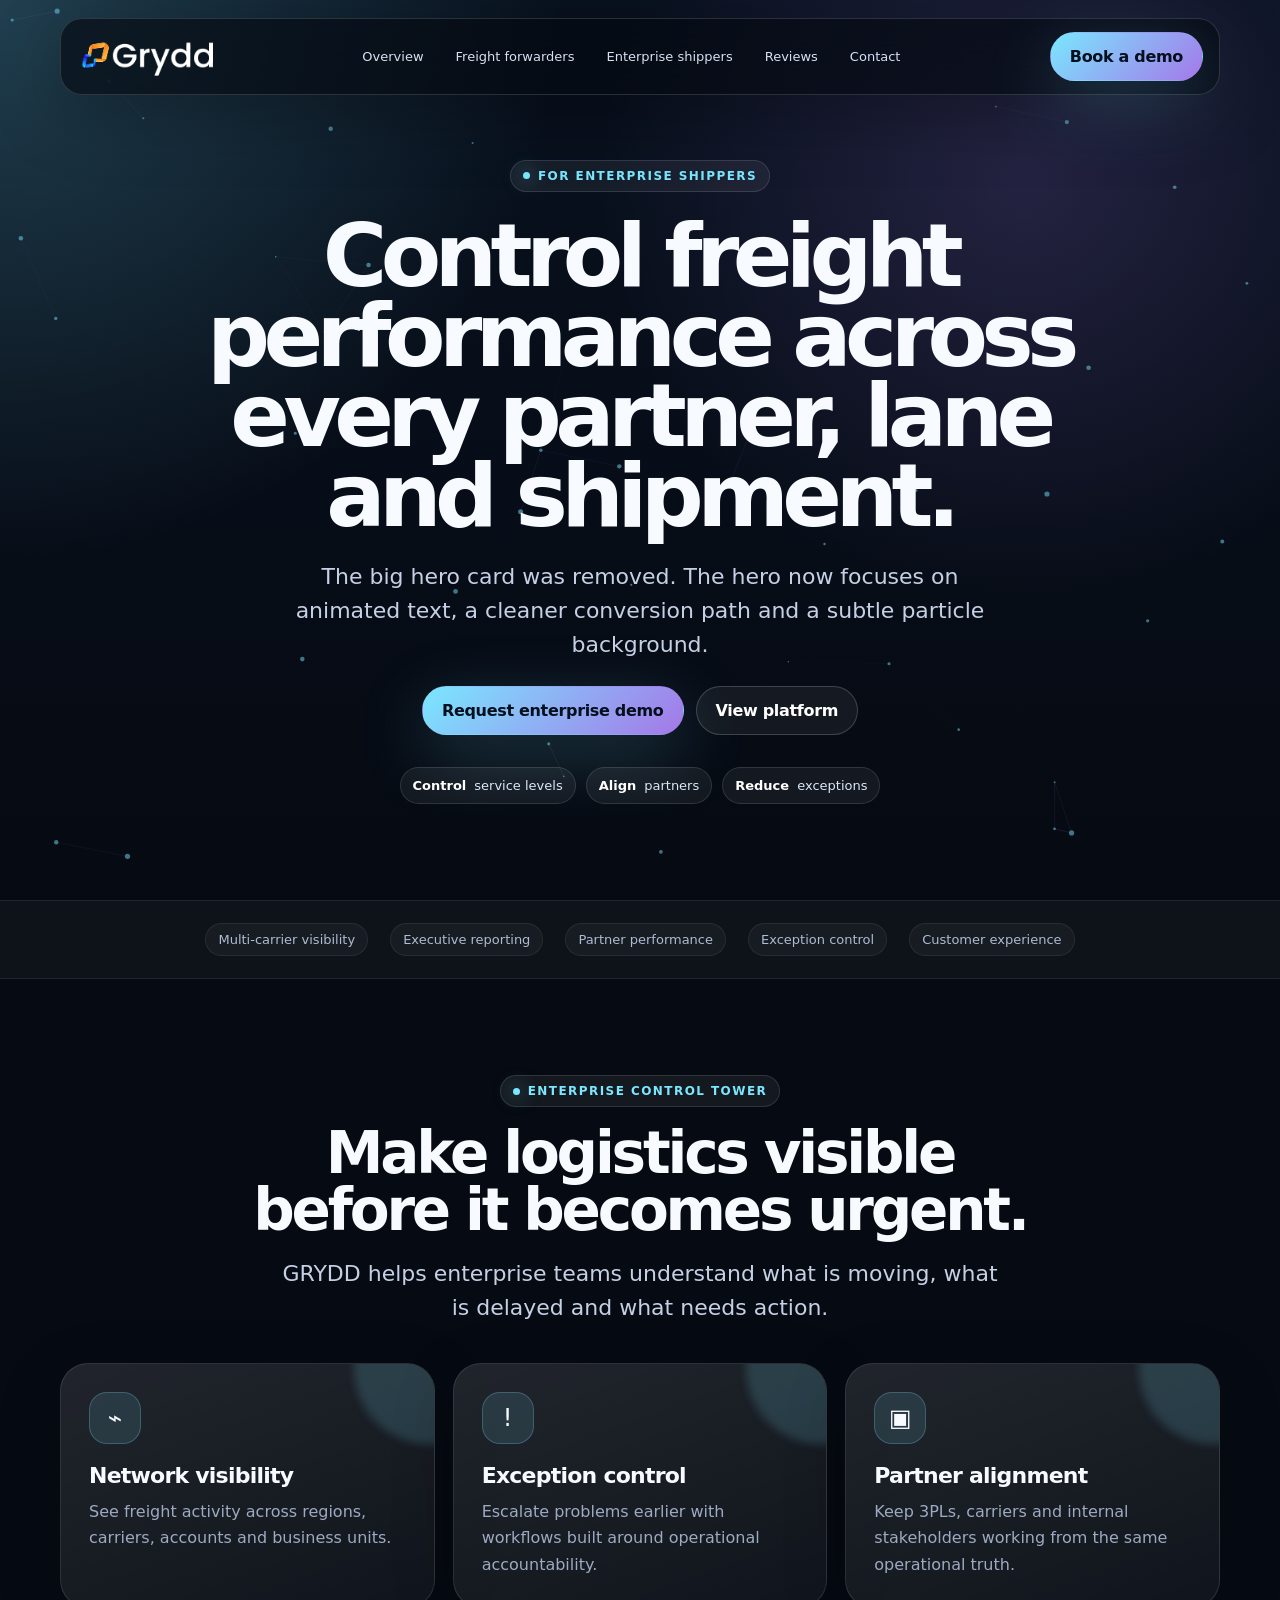
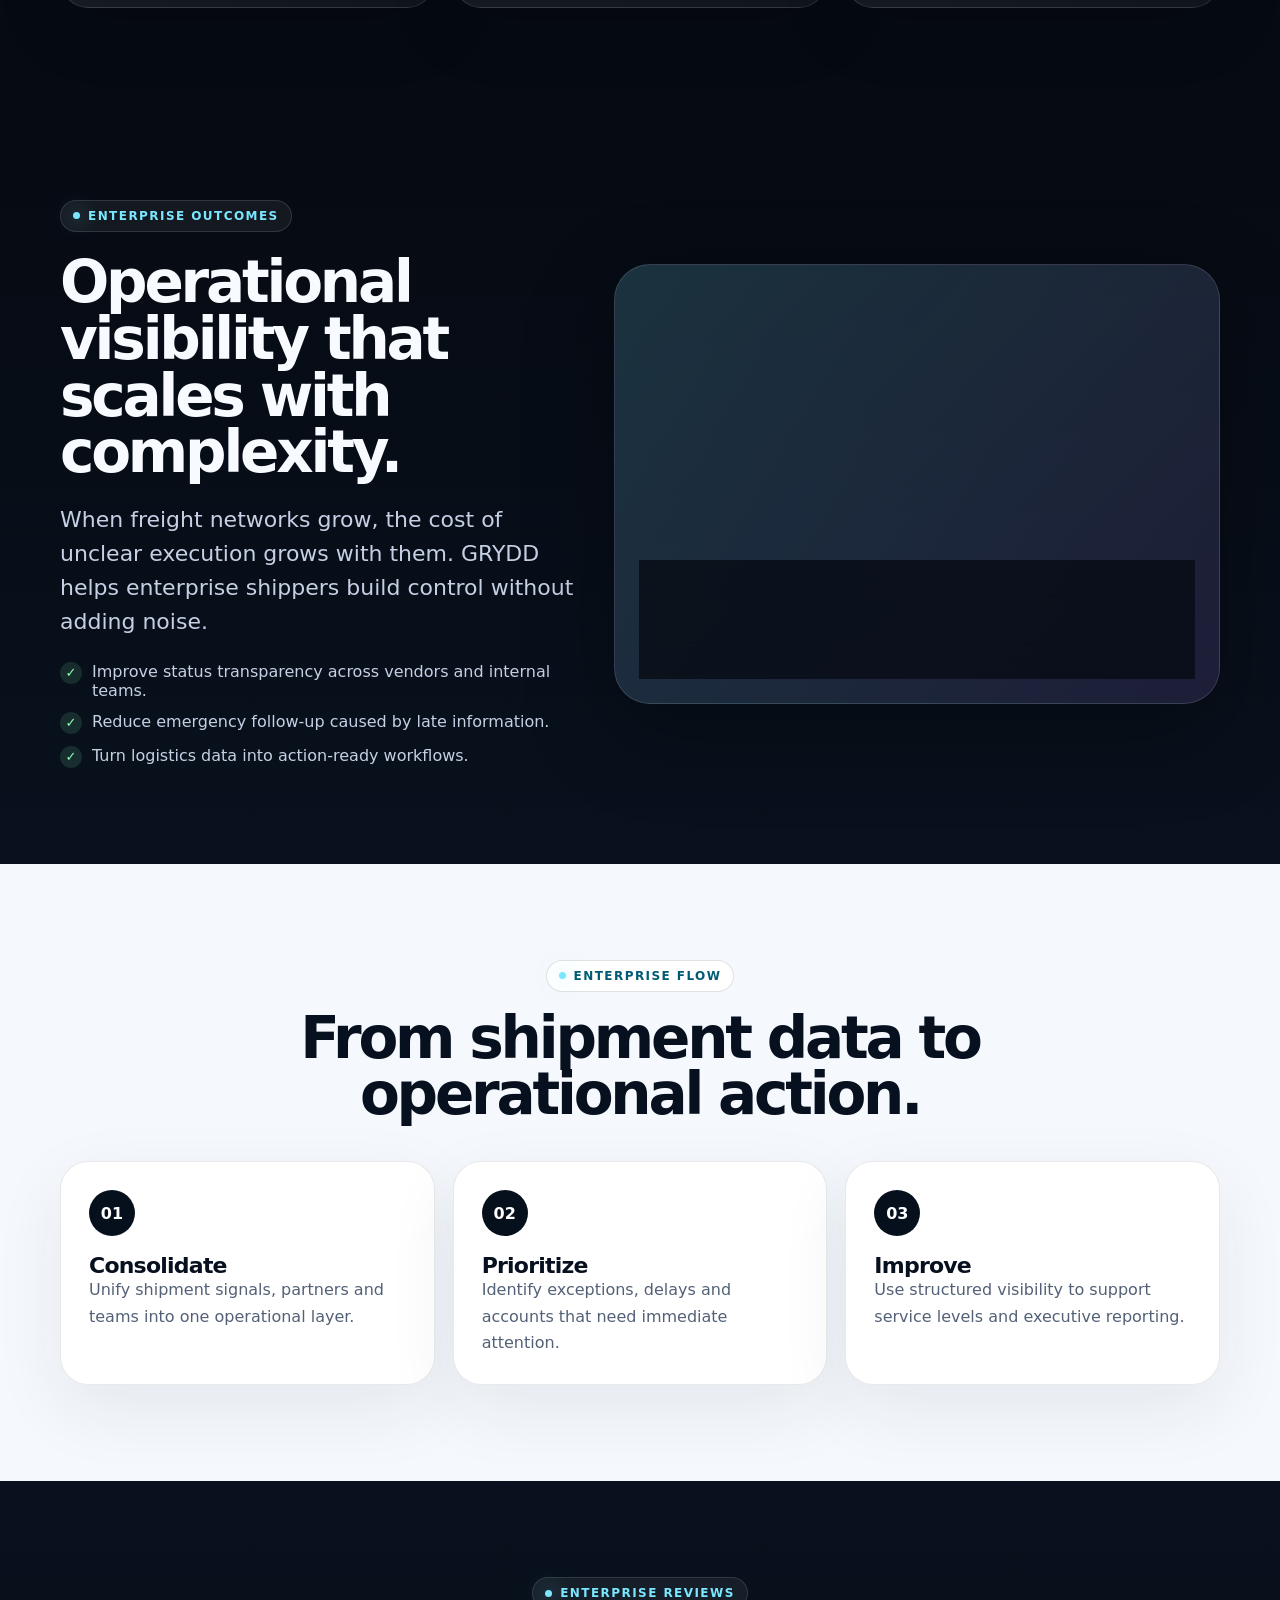
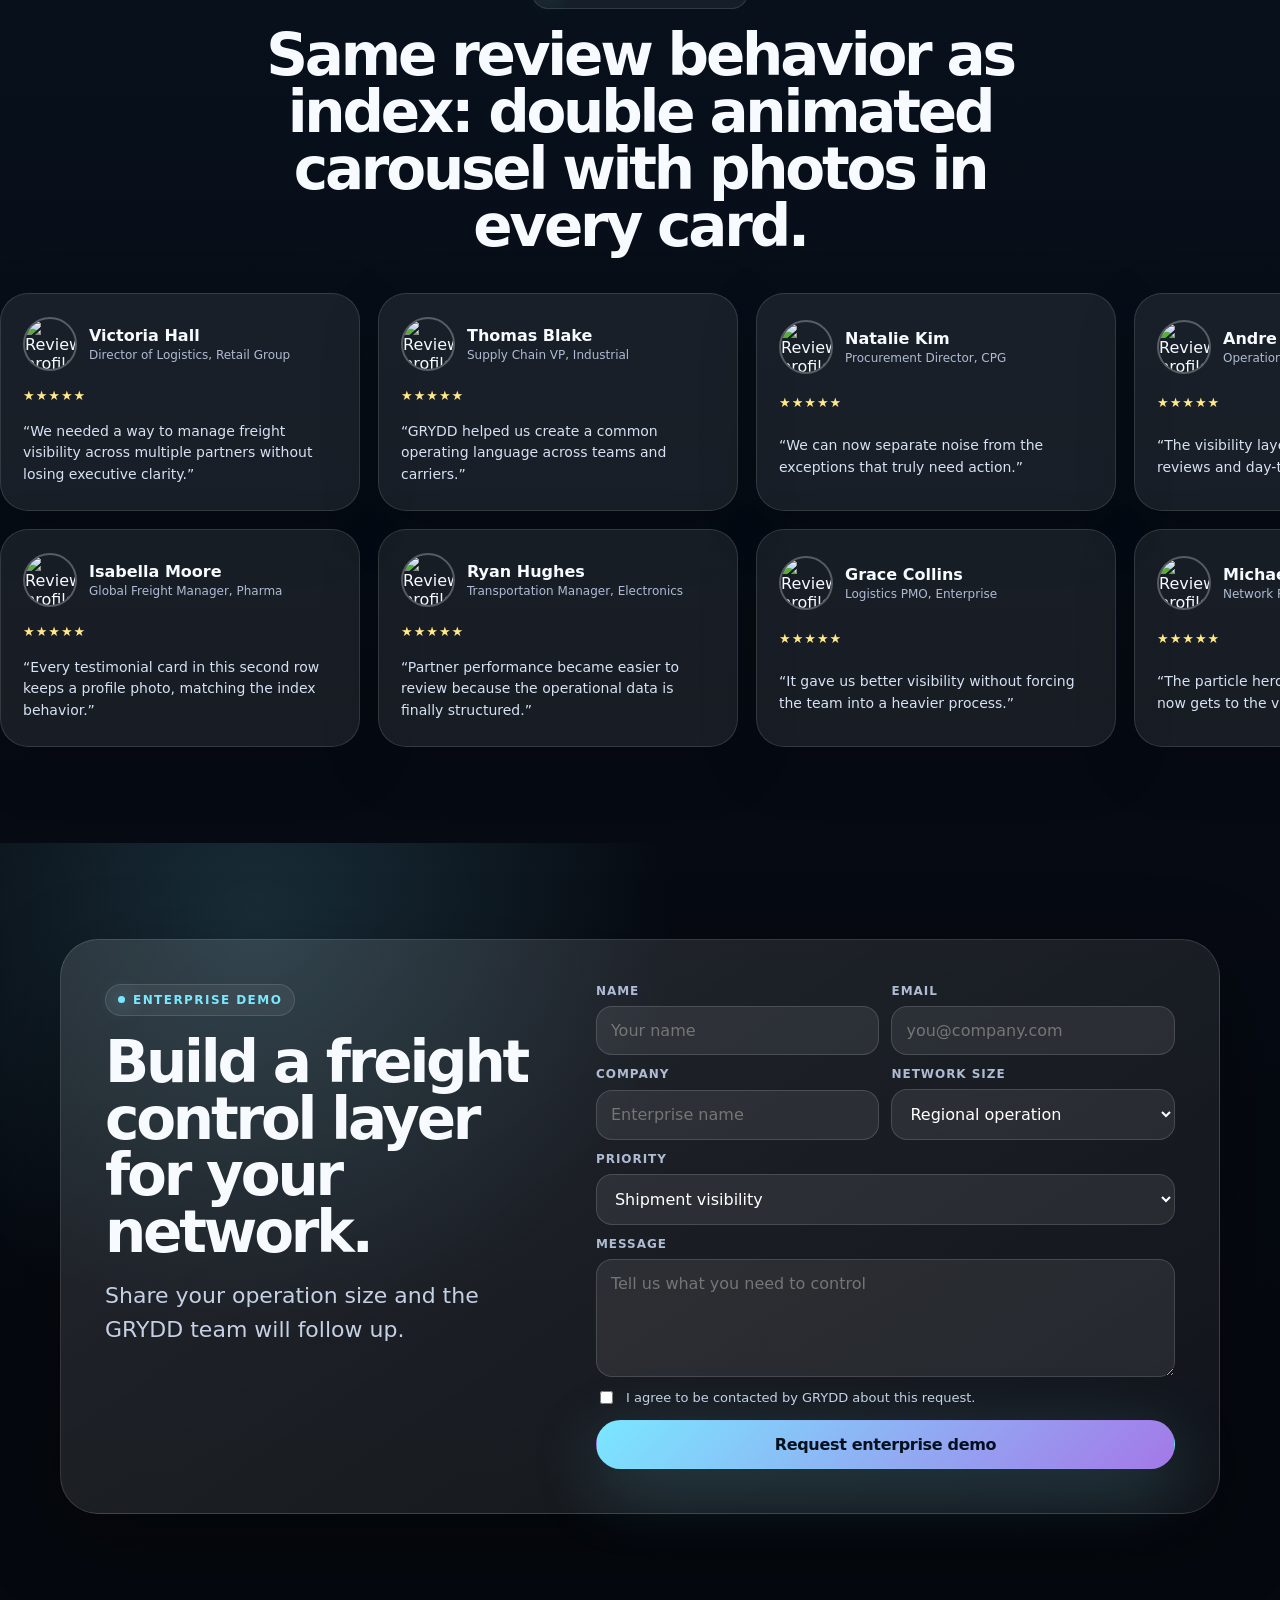
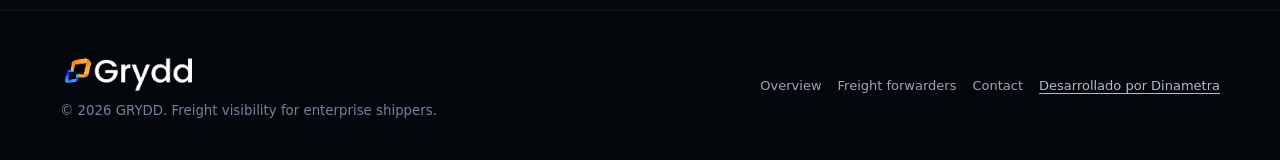
==== enterprise-shippers.html @ 193bce6f "first commit" ====
<!doctype html>
<html lang="en">
<head>
  <meta charset="utf-8">
  <meta name="viewport" content="width=device-width, initial-scale=1">
  <title>GRYDD | Enterprise Shippers</title>
  <meta name="description" content="GRYDD helps enterprise shippers control freight visibility, partners, exceptions and service levels from one connected logistics platform.">
  <link rel="icon" href="assets/favicon.png" type="image/png">
  <link rel="apple-touch-icon" href="assets/favicon.png">
  <link rel="stylesheet" href="styles.css">
</head>
<body>
  <header class="site-header">
    <nav class="nav" aria-label="Main navigation">
      <a class="logo" href="index.html" aria-label="GRYDD home"><img src="assets/logo-grydd-white.png" alt="GRYDD"></a>
      <div class="nav-links">
        <a href="index.html">Overview</a>
        <a href="freight-forwarders.html">Freight forwarders</a>
        <a href="enterprise-shippers.html">Enterprise shippers</a>
        <a href="#reviews">Reviews</a>
        <a href="#contact">Contact</a>
      </div>
      <div class="nav-cta"><a class="btn btn-primary" href="#contact">Book a demo</a></div>
      <button class="menu-toggle" aria-label="Open menu">☰</button>
    </nav>
  </header>

  <main>
    <section class="hero hero-enterprise">
      <canvas class="particles-canvas" data-particles aria-hidden="true"></canvas>
      <div class="container hero-grid">
        <div class="hero-copy">
          <span class="eyebrow text-reveal">For enterprise shippers</span>
          <h1 class="text-reveal">Control freight performance across every partner, lane and shipment.</h1>
          <p class="lead text-reveal">The big hero card was removed. The hero now focuses on animated text, a cleaner conversion path and a subtle particle background.</p>
          <div class="hero-actions text-reveal">
            <a class="btn btn-primary" href="#contact">Request enterprise demo</a>
            <a class="btn btn-ghost" href="#platform">View platform</a>
          </div>
          <div class="hero-meta text-reveal">
            <span class="pill"><b>Control</b> service levels</span>
            <span class="pill"><b>Align</b> partners</span>
            <span class="pill"><b>Reduce</b> exceptions</span>
          </div>
        </div>
      </div>
    </section>

    <section class="logo-strip">
      <div class="container strip">
        <span>Multi-carrier visibility</span><span>Executive reporting</span><span>Partner performance</span><span>Exception control</span><span>Customer experience</span>
      </div>
    </section>

    <section class="section" id="platform">
      <div class="container">
        <div class="section-head center reveal">
          <span class="eyebrow">Enterprise control tower</span>
          <h2>Make logistics visible before it becomes urgent.</h2>
          <p class="lead">GRYDD helps enterprise teams understand what is moving, what is delayed and what needs action.</p>
        </div>
        <div class="grid-3">
          <article class="feature-card reveal"><div class="icon">⌁</div><h3>Network visibility</h3><p class="muted">See freight activity across regions, carriers, accounts and business units.</p></article>
          <article class="feature-card reveal"><div class="icon">!</div><h3>Exception control</h3><p class="muted">Escalate problems earlier with workflows built around operational accountability.</p></article>
          <article class="feature-card reveal"><div class="icon">▣</div><h3>Partner alignment</h3><p class="muted">Keep 3PLs, carriers and internal stakeholders working from the same operational truth.</p></article>
        </div>
      </div>
    </section>

    <section class="section about" id="about">
      <div class="container about-grid">
        <div class="about-copy reveal">
          <span class="eyebrow">Enterprise outcomes</span>
          <h2>Operational visibility that scales with complexity.</h2>
          <p class="lead">When freight networks grow, the cost of unclear execution grows with them. GRYDD helps enterprise shippers build control without adding noise.</p>
          <ul class="check-list">
            <li>Improve status transparency across vendors and internal teams.</li>
            <li>Reduce emergency follow-up caused by late information.</li>
            <li>Turn logistics data into action-ready workflows.</li>
          </ul>
        </div>
        <div class="about-visual reveal">
          <div class="visual-card">
            <div><b>30%</b><span>fewer blind spots</span></div>
            <div><b>24/7</b><span>network view</span></div>
            <div><b>1</b><span>control layer</span></div>
          </div>
        </div>
      </div>
    </section>

    <section class="section process">
      <div class="container">
        <div class="section-head center reveal">
          <span class="eyebrow">Enterprise flow</span>
          <h2>From shipment data to operational action.</h2>
        </div>
        <div class="grid-3">
          <article class="process-card reveal"><div class="step">01</div><h3>Consolidate</h3><p class="muted">Unify shipment signals, partners and teams into one operational layer.</p></article>
          <article class="process-card reveal"><div class="step">02</div><h3>Prioritize</h3><p class="muted">Identify exceptions, delays and accounts that need immediate attention.</p></article>
          <article class="process-card reveal"><div class="step">03</div><h3>Improve</h3><p class="muted">Use structured visibility to support service levels and executive reporting.</p></article>
        </div>
      </div>
    </section>

    <section class="section reviews" id="reviews">
      <div class="container">
        <div class="section-head center reveal">
          <span class="eyebrow">Enterprise reviews</span>
          <h2>Same review behavior as index: double animated carousel with photos in every card.</h2>
        </div>
      </div>
      <div class="review-marquee" aria-label="Enterprise shipper reviews carousel">
        <div class="review-track" data-duplicate-track>
          <article class="review-card"><div class="review-head"><img src="https://images.unsplash.com/photo-1567532939604-b6b5b0db2604?auto=format&fit=crop&w=180&q=80" alt="Review profile photo"><div><b>Victoria Hall</b><span>Director of Logistics, Retail Group</span></div></div><div class="stars">★★★★★</div><p>“We needed a way to manage freight visibility across multiple partners without losing executive clarity.”</p></article>
          <article class="review-card"><div class="review-head"><img src="https://images.unsplash.com/photo-1506794778202-cad84cf45f1d?auto=format&fit=crop&w=180&q=80" alt="Review profile photo"><div><b>Thomas Blake</b><span>Supply Chain VP, Industrial</span></div></div><div class="stars">★★★★★</div><p>“GRYDD helped us create a common operating language across teams and carriers.”</p></article>
          <article class="review-card"><div class="review-head"><img src="https://images.unsplash.com/photo-1573497019940-1c28c88b4f3e?auto=format&fit=crop&w=180&q=80" alt="Review profile photo"><div><b>Natalie Kim</b><span>Procurement Director, CPG</span></div></div><div class="stars">★★★★★</div><p>“We can now separate noise from the exceptions that truly need action.”</p></article>
          <article class="review-card"><div class="review-head"><img src="https://images.unsplash.com/photo-1547425260-76bcadfb4f2c?auto=format&fit=crop&w=180&q=80" alt="Review profile photo"><div><b>Andre Wilson</b><span>Operations Lead, Automotive</span></div></div><div class="stars">★★★★★</div><p>“The visibility layer improved our weekly reviews and day-to-day escalation process.”</p></article>
        </div>
        <div class="review-track reverse" data-duplicate-track>
          <article class="review-card"><div class="review-head"><img src="https://images.unsplash.com/photo-1524504388940-b1c1722653e1?auto=format&fit=crop&w=180&q=80" alt="Review profile photo"><div><b>Isabella Moore</b><span>Global Freight Manager, Pharma</span></div></div><div class="stars">★★★★★</div><p>“Every testimonial card in this second row keeps a profile photo, matching the index behavior.”</p></article>
          <article class="review-card"><div class="review-head"><img src="https://images.unsplash.com/photo-1530268729831-4b0b9e170218?auto=format&fit=crop&w=180&q=80" alt="Review profile photo"><div><b>Ryan Hughes</b><span>Transportation Manager, Electronics</span></div></div><div class="stars">★★★★★</div><p>“Partner performance became easier to review because the operational data is finally structured.”</p></article>
          <article class="review-card"><div class="review-head"><img src="https://images.unsplash.com/photo-1551836022-d5d88e9218df?auto=format&fit=crop&w=180&q=80" alt="Review profile photo"><div><b>Grace Collins</b><span>Logistics PMO, Enterprise</span></div></div><div class="stars">★★★★★</div><p>“It gave us better visibility without forcing the team into a heavier process.”</p></article>
          <article class="review-card"><div class="review-head"><img src="https://images.unsplash.com/photo-1599566150163-29194dcaad36?auto=format&fit=crop&w=180&q=80" alt="Review profile photo"><div><b>Michael Stone</b><span>Network Planning, Retail</span></div></div><div class="stars">★★★★★</div><p>“The particle hero feels lighter and the page now gets to the value proposition faster.”</p></article>
        </div>
      </div>
    </section>

    <section class="section cta" id="contact">
      <div class="container cta-panel reveal">
        <div class="section-head">
          <span class="eyebrow">Enterprise demo</span>
          <h2>Build a freight control layer for your network.</h2>
          <p class="lead">Share your operation size and the GRYDD team will follow up.</p>
        </div>
        <form class="form" data-lead-form>
          <div class="form-grid"><div class="field"><label>Name</label><input name="name" placeholder="Your name" required></div><div class="field"><label>Email</label><input type="email" name="email" placeholder="you@company.com" required></div></div>
          <div class="form-grid"><div class="field"><label>Company</label><input name="company" placeholder="Enterprise name"></div><div class="field"><label>Network size</label><select name="network"><option>Regional operation</option><option>National operation</option><option>Global operation</option></select></div></div>
          <div class="field"><label>Priority</label><select name="priority"><option>Shipment visibility</option><option>Carrier performance</option><option>Exception control</option><option>Executive reporting</option></select></div>
          <div class="field"><label>Message</label><textarea name="message" placeholder="Tell us what you need to control"></textarea></div>
          <label class="checkbox"><input type="checkbox" required> I agree to be contacted by GRYDD about this request.</label>
          <button class="btn btn-primary full" type="submit">Request enterprise demo</button>
        </form>
      </div>
    </section>
  </main>

  <footer class="footer">
    <div class="container footer-grid">
      <div><img src="assets/logo-grydd-white.png" alt="GRYDD"><small>© 2026 GRYDD. Freight visibility for enterprise shippers.</small></div>
      <div class="footer-links"><a href="index.html">Overview</a><a href="freight-forwarders.html">Freight forwarders</a><a href="#contact">Contact</a><a class="developed" href="https://dinametra.com" target="_blank" rel="noreferrer">Desarrollado por Dinametra</a></div>
    </div>
  </footer>
  <script src="script.js"></script>
</body>
</html>
---- styles.css ----
:root{
  --bg:#060A12;
  --bg-2:#0B1220;
  --ink:#07101f;
  --text:#F7FAFF;
  --muted:#9DAAC2;
  --soft:#EAF0F8;
  --line:rgba(255,255,255,.12);
  --card:rgba(255,255,255,.08);
  --card-strong:rgba(255,255,255,.12);
  --accent:#7AE7FF;
  --accent-2:#A478E8;
  --green:#8DFFB5;
  --shadow:0 28px 90px rgba(0,0,0,.32);
  --radius:28px;
  --container:min(1160px, calc(100% - 40px));
}

*{box-sizing:border-box}
html{scroll-behavior:smooth}
body{
  margin:0;
  font-family:Inter, ui-sans-serif, system-ui, -apple-system, BlinkMacSystemFont, "Segoe UI", sans-serif;
  background:var(--bg);
  color:var(--text);
  overflow-x:hidden;
}
body::selection{background:var(--accent);color:#001018}
a{color:inherit;text-decoration:none}
img{max-width:100%;display:block}
button,input,textarea,select{font:inherit}

.container{width:var(--container);margin-inline:auto}
.section{padding:96px 0;position:relative}
.eyebrow{
  display:inline-flex;
  align-items:center;
  gap:8px;
  width:max-content;
  padding:8px 12px;
  border:1px solid var(--line);
  border-radius:999px;
  color:var(--accent);
  background:rgba(255,255,255,.06);
  font-size:12px;
  font-weight:800;
  text-transform:uppercase;
  letter-spacing:.12em;
}
.eyebrow::before{content:"";width:7px;height:7px;border-radius:50%;background:var(--accent);box-shadow:0 0 20px var(--accent)}
h1,h2,h3,p{margin:0}
h1{font-size:clamp(44px, 8vw, 88px);line-height:.91;letter-spacing:-.075em;max-width:920px}
h2{font-size:clamp(34px, 5vw, 58px);line-height:.98;letter-spacing:-.055em;max-width:780px}
h3{font-size:22px;line-height:1.05;letter-spacing:-.035em}.lead{font-size:clamp(18px,2.2vw,22px);line-height:1.55;color:#C6D0E4;max-width:720px}.muted{color:var(--muted);line-height:1.65}.gradient-text{background:linear-gradient(120deg,var(--accent),#fff,var(--accent-2));-webkit-background-clip:text;background-clip:text;color:transparent}.section-head{display:grid;gap:18px;margin-bottom:38px}.section-head.center{text-align:center;justify-items:center;margin-inline:auto}.section-head.center .lead{margin-inline:auto}

.site-header{
  position:fixed;
  inset:18px 0 auto 0;
  z-index:80;
  pointer-events:none;
}
.nav{
  pointer-events:auto;
  width:var(--container);
  margin-inline:auto;
  display:flex;
  align-items:center;
  justify-content:space-between;
  gap:20px;
  padding:13px 16px;
  border:1px solid rgba(255,255,255,.14);
  border-radius:22px;
  background:rgba(6,10,18,.66);
  box-shadow:0 18px 70px rgba(0,0,0,.28);
  backdrop-filter:blur(18px);
}
.logo{display:flex;align-items:center;gap:10px;min-width:130px}.logo img{width:136px;height:auto}.nav-links{display:flex;align-items:center;gap:8px}.nav-links a{font-size:13px;color:#D8E1F2;padding:10px 12px;border-radius:999px}.nav-links a:hover{background:rgba(255,255,255,.09);color:#fff}.nav-cta{display:flex;align-items:center;gap:10px}.menu-toggle{display:none;background:transparent;border:0;color:#fff;font-size:26px;cursor:pointer}

.btn{display:inline-flex;align-items:center;justify-content:center;gap:10px;min-height:48px;padding:14px 19px;border:1px solid transparent;border-radius:999px;font-weight:850;letter-spacing:-.02em;cursor:pointer;transition:transform .2s ease, border .2s ease, background .2s ease}.btn:hover{transform:translateY(-2px)}.btn-primary{background:linear-gradient(135deg,var(--accent),var(--accent-2));color:#04101d;box-shadow:0 20px 70px rgba(122,231,255,.22)}.btn-ghost{border-color:rgba(255,255,255,.18);background:rgba(255,255,255,.06);color:#fff}.btn-dark{background:#06101d;color:#fff}.btn.full{width:100%}

.hero{min-height:100vh;display:grid;align-items:center;padding:150px 0 86px;background:radial-gradient(circle at top left, rgba(122,231,255,.22), transparent 36%), radial-gradient(circle at 80% 20%, rgba(164,120,232,.18), transparent 34%), linear-gradient(180deg,#08111f,#060A12)}.hero .container{position:relative;z-index:2}.hero-grid{display:grid;grid-template-columns:1.02fr .78fr;gap:44px;align-items:center}.hero-copy{display:grid;gap:24px}.hero-actions{display:flex;flex-wrap:wrap;gap:12px}.hero-meta{display:flex;flex-wrap:wrap;gap:10px;margin-top:8px}.pill{display:inline-flex;align-items:center;gap:8px;padding:10px 12px;border:1px solid var(--line);border-radius:999px;background:rgba(255,255,255,.06);font-size:13px;color:#DCE7FA}.pill b{color:#fff}.hero-visual{position:relative;min-height:530px}.orbit-card{position:absolute;inset:auto 0 0 auto;width:min(520px,100%);padding:22px;border:1px solid var(--line);border-radius:34px;background:linear-gradient(150deg,rgba(255,255,255,.15),rgba(255,255,255,.06));backdrop-filter:blur(24px);box-shadow:var(--shadow);overflow:hidden}.hero-dashboard{display:grid;gap:14px;padding:16px;border-radius:24px;background:#091321;border:1px solid rgba(255,255,255,.1)}.dash-top{display:flex;align-items:center;justify-content:space-between;gap:14px}.dash-dots{display:flex;gap:6px}.dash-dots span{width:9px;height:9px;border-radius:50%;background:#445267}.dash-map{height:250px;border-radius:22px;background:radial-gradient(circle at 30% 34%,rgba(122,231,255,.55),transparent 8%),radial-gradient(circle at 66% 58%,rgba(164,120,232,.55),transparent 8%),linear-gradient(135deg,#11223A,#070D18);position:relative;overflow:hidden}.dash-map::before{content:"";position:absolute;inset:32% 18% 38% 16%;border-top:2px dashed rgba(122,231,255,.62);transform:rotate(13deg)}.dash-map::after{content:"";position:absolute;width:16px;height:16px;border-radius:50%;background:var(--accent);left:62%;top:50%;box-shadow:0 0 30px var(--accent);animation:pulse 1.8s ease-in-out infinite}.dash-row{display:grid;grid-template-columns:1fr 1fr;gap:12px}.mini-stat{padding:15px;border-radius:18px;background:rgba(255,255,255,.06);border:1px solid rgba(255,255,255,.08)}.mini-stat strong{display:block;font-size:24px}.float-badge{position:absolute;padding:14px 16px;border-radius:18px;border:1px solid rgba(255,255,255,.16);background:rgba(7,13,24,.78);box-shadow:var(--shadow);backdrop-filter:blur(14px);font-size:13px}.float-badge.one{top:34px;left:0}.float-badge.two{top:210px;right:10px}.float-badge.three{bottom:28px;left:32px}.animate-float{animation:float 7s ease-in-out infinite}.animate-float.delay{animation-delay:-2s}.hero-enterprise{overflow:hidden}.hero-enterprise .hero-grid{grid-template-columns:1fr}.hero-enterprise .hero-copy{max-width:980px;text-align:center;margin-inline:auto;justify-items:center}.hero-enterprise .hero-visual{display:none}.particles-canvas{position:absolute;inset:0;width:100%;height:100%;opacity:.65;pointer-events:none}.text-reveal{opacity:0;transform:translateY(18px);animation:rise .8s ease forwards}.text-reveal:nth-child(2){animation-delay:.12s}.text-reveal:nth-child(3){animation-delay:.24s}.text-reveal:nth-child(4){animation-delay:.36s}

.logo-strip{padding:22px 0;border-block:1px solid rgba(255,255,255,.08);background:rgba(255,255,255,.03)}.strip{display:flex;justify-content:center;gap:22px;flex-wrap:wrap;color:#AEBBD2;font-size:13px}.strip span{padding:8px 12px;border:1px solid rgba(255,255,255,.08);border-radius:999px;background:rgba(255,255,255,.04)}

.grid-3{display:grid;grid-template-columns:repeat(3,1fr);gap:18px}.grid-2{display:grid;grid-template-columns:repeat(2,1fr);gap:24px}.feature-card{position:relative;padding:28px;border:1px solid rgba(255,255,255,.11);border-radius:var(--radius);background:linear-gradient(160deg,rgba(255,255,255,.11),rgba(255,255,255,.045));box-shadow:0 18px 64px rgba(0,0,0,.18);overflow:hidden;min-height:245px}.feature-card::after{content:"";position:absolute;width:150px;height:150px;right:-70px;top:-70px;border-radius:50%;background:rgba(122,231,255,.16);filter:blur(4px)}.feature-card .icon{width:52px;height:52px;border-radius:18px;display:grid;place-items:center;margin-bottom:20px;background:rgba(122,231,255,.12);border:1px solid rgba(122,231,255,.24);font-size:24px}.feature-card h3{margin-bottom:12px}.feature-card p{position:relative;z-index:1}.feature-card.no-overlap{min-height:unset;height:auto;display:grid;align-content:start;gap:12px;overflow:visible}.feature-card.no-overlap p{max-width:100%}

.about{background:linear-gradient(180deg,#060A12,#08111D)}.about-grid{display:grid;grid-template-columns:.92fr 1.08fr;gap:38px;align-items:center}.about-copy{display:grid;gap:22px}.about-visual{position:relative;min-height:440px;border-radius:36px;overflow:hidden;border:1px solid rgba(255,255,255,.12);box-shadow:var(--shadow);background:linear-gradient(135deg,rgba(122,231,255,.18),rgba(164,120,232,.14)),url('https://images.unsplash.com/photo-1586528116311-ad8dd3c8310d?auto=format&fit=crop&w=1200&q=80') center/cover}.about-visual.forwarders{background:linear-gradient(135deg,rgba(6,10,18,.20),rgba(6,10,18,.66)),url('https://images.unsplash.com/photo-1566576721346-d4a3b4eaeb55?auto=format&fit=crop&w=1200&q=80') center/cover}.visual-card{position:absolute;left:24px;right:24px;bottom:24px;padding:22px;border-radius:24px;background:rgba(6,10,18,.74);border:1px solid rgba(255,255,255,.16);backdrop-filter:blur(18px);display:grid;grid-template-columns:repeat(3,1fr);gap:12px}.visual-card div{padding:14px;border-radius:16px;background:rgba(255,255,255,.08)}.visual-card b{display:block;font-size:22px;color:#fff}.visual-card span{font-size:12px;color:#B8C4D8}.check-list{display:grid;gap:12px}.check-list li{list-style:none;display:flex;align-items:flex-start;gap:10px;color:#C6D0E4}.check-list li::before{content:"✓";flex:0 0 auto;width:22px;height:22px;border-radius:50%;display:grid;place-items:center;background:rgba(141,255,181,.12);color:var(--green);font-weight:900;font-size:13px}.check-list{padding:0;margin:0}

.process{background:#F5F8FC;color:#07101f}.process .muted,.process .lead{color:#536177}.process .eyebrow{border-color:rgba(7,16,31,.12);background:#fff;color:#005B72}.process .grid-3{align-items:stretch}.process-card{padding:28px;border:1px solid rgba(7,16,31,.09);border-radius:var(--radius);background:#fff;box-shadow:0 24px 70px rgba(35,50,72,.08)}.process-card .step{width:46px;height:46px;border-radius:50%;display:grid;place-items:center;background:#06101d;color:#fff;font-weight:900;margin-bottom:18px}

.reviews{overflow:hidden;background:linear-gradient(180deg,#08111D,#060A12)}.review-marquee{display:grid;gap:18px;margin-top:36px}.review-track{display:flex;gap:18px;width:max-content;animation:marquee 42s linear infinite}.review-track.reverse{animation:marquee-reverse 48s linear infinite}.review-card{width:360px;min-height:218px;flex:0 0 auto;padding:22px;border-radius:28px;border:1px solid rgba(255,255,255,.12);background:rgba(255,255,255,.075);box-shadow:0 18px 60px rgba(0,0,0,.18);display:grid;gap:16px}.review-head{display:flex;align-items:center;gap:12px}.review-head img{width:54px;height:54px;border-radius:50%;object-fit:cover;border:2px solid rgba(255,255,255,.28)}.review-head b{display:block}.review-head span{display:block;font-size:12px;color:#AEBBD2;margin-top:3px}.stars{color:#FFE888;letter-spacing:1px;font-size:13px}.review-card p{color:#D6E1F3;line-height:1.55;font-size:14px}.review-marquee:hover .review-track{animation-play-state:paused}

.cta{background:radial-gradient(circle at 20% 10%,rgba(122,231,255,.16),transparent 34%),linear-gradient(180deg,#060A12,#05080E)}.cta-panel{padding:44px;border-radius:38px;border:1px solid rgba(255,255,255,.14);background:linear-gradient(145deg,rgba(255,255,255,.12),rgba(255,255,255,.05));box-shadow:var(--shadow);display:grid;grid-template-columns:.88fr 1.12fr;gap:36px;align-items:start}.form{display:grid;gap:12px}.form-grid{display:grid;grid-template-columns:1fr 1fr;gap:12px}.field{display:grid;gap:8px}.field label{font-size:12px;color:#AEBBD2;font-weight:800;text-transform:uppercase;letter-spacing:.08em}.field input,.field select,.field textarea{width:100%;border:1px solid rgba(255,255,255,.14);background:rgba(255,255,255,.08);color:#fff;border-radius:16px;padding:14px 14px;outline:none}.field input:focus,.field select:focus,.field textarea:focus{border-color:rgba(122,231,255,.64);box-shadow:0 0 0 4px rgba(122,231,255,.1)}.field textarea{min-height:118px;resize:vertical}.form-note{font-size:12px;color:#94A4BD;line-height:1.45}.checkbox{display:flex;align-items:flex-start;gap:10px;color:#C6D0E4;font-size:13px;line-height:1.45}.checkbox input{margin-top:2px;accent-color:var(--accent)}

.footer{padding:42px 0;background:#03060A;border-top:1px solid rgba(255,255,255,.08)}.footer-grid{display:grid;grid-template-columns:1fr auto;align-items:center;gap:24px}.footer img{width:132px}.footer-links{display:flex;gap:16px;flex-wrap:wrap;color:#98A7BE;font-size:13px}.footer small{display:block;color:#71829D;margin-top:12px}.developed{color:#AEBBD2;text-decoration:underline;text-underline-offset:3px}

.thankyou-page{min-height:100vh;display:grid;place-items:center;padding:130px 20px;background:radial-gradient(circle at 20% 10%, rgba(122,231,255,.18), transparent 34%),linear-gradient(180deg,#08111D,#060A12)}.thankyou-card{width:min(720px,100%);padding:48px;border-radius:38px;text-align:center;border:1px solid rgba(255,255,255,.14);background:linear-gradient(145deg,rgba(255,255,255,.12),rgba(255,255,255,.05));box-shadow:var(--shadow);display:grid;gap:22px;justify-items:center}.thankyou-card img{width:150px}.thankyou-card h1{font-size:clamp(40px,7vw,68px);max-width:640px}.thankyou-actions{display:flex;gap:12px;flex-wrap:wrap;justify-content:center}

@keyframes marquee{from{transform:translateX(0)}to{transform:translateX(-50%)}}
@keyframes marquee-reverse{from{transform:translateX(-50%)}to{transform:translateX(0)}}
@keyframes float{0%,100%{transform:translateY(0)}50%{transform:translateY(-16px)}}
@keyframes pulse{0%,100%{transform:scale(1);opacity:1}50%{transform:scale(1.5);opacity:.55}}
@keyframes rise{to{opacity:1;transform:translateY(0)}}

.reveal{opacity:0;transform:translateY(28px);transition:opacity .75s ease, transform .75s ease}.reveal.visible{opacity:1;transform:translateY(0)}

@media (max-width:980px){
  .nav-links,.nav-cta{display:none}.menu-toggle{display:block}.nav.open .nav-links{display:flex;position:absolute;left:0;right:0;top:76px;margin-inline:auto;width:var(--container);padding:18px;border-radius:22px;border:1px solid rgba(255,255,255,.14);background:rgba(6,10,18,.94);backdrop-filter:blur(18px);flex-direction:column;align-items:stretch}.nav.open .nav-links a{padding:14px;text-align:center}.hero-grid,.about-grid,.cta-panel{grid-template-columns:1fr}.hero-visual{min-height:460px;order:-1}.hero-copy{text-align:left}.grid-3{grid-template-columns:1fr 1fr}.visual-card{grid-template-columns:1fr}.section{padding:76px 0}.footer-grid{grid-template-columns:1fr}.footer-links{justify-content:flex-start}
}
@media (max-width:700px){
  :root{--container:min(100% - 24px, 1160px)}.site-header{inset:10px 0 auto}.nav{border-radius:18px}.logo img{width:118px}h1{font-size:clamp(40px,13vw,58px)}h2{font-size:clamp(31px,10vw,44px)}.hero{padding:120px 0 64px;min-height:auto}.hero-grid{gap:28px}.hero-visual{min-height:350px}.float-badge{display:none}.orbit-card{padding:14px;border-radius:26px}.dash-map{height:190px}.dash-row{grid-template-columns:1fr}.grid-3,.grid-2,.form-grid{grid-template-columns:1fr}.feature-card{min-height:auto;padding:24px}.review-card{width:302px}.cta-panel,.thankyou-card{padding:28px;border-radius:28px}.hero-actions .btn{width:100%}.strip{justify-content:flex-start}.section-head.center{text-align:left;justify-items:start}.footer img{width:118px}
}

/* Updated hero visuals: index + freight forwarders */
.hero-constellation{display:grid;place-items:center;perspective:900px}
.constellation-shell{position:relative;width:min(520px,100%);aspect-ratio:1/1;border-radius:42px;border:1px solid rgba(255,255,255,.13);background:radial-gradient(circle at 50% 48%,rgba(122,231,255,.20),transparent 20%),linear-gradient(145deg,rgba(255,255,255,.105),rgba(255,255,255,.035));box-shadow:var(--shadow);overflow:hidden;animation:constellationTilt 8s ease-in-out infinite}
.constellation-grid{position:absolute;inset:26px;border-radius:32px;background:linear-gradient(rgba(255,255,255,.045) 1px,transparent 1px),linear-gradient(90deg,rgba(255,255,255,.045) 1px,transparent 1px);background-size:42px 42px;mask-image:radial-gradient(circle at center,#000 38%,transparent 73%);opacity:.65}
.route-stroke{position:absolute;height:2px;transform-origin:left center;background:linear-gradient(90deg,transparent,rgba(122,231,255,.95),transparent);filter:drop-shadow(0 0 10px rgba(122,231,255,.65));opacity:.78}
.route-a{width:270px;left:116px;top:170px;transform:rotate(18deg);animation:routeSweep 2.8s linear infinite}
.route-b{width:230px;left:154px;top:296px;transform:rotate(-25deg);animation:routeSweep 3.4s linear infinite .5s}
.route-c{width:190px;left:94px;top:266px;transform:rotate(45deg);animation:routeSweep 3.1s linear infinite 1.1s}
.network-node{position:absolute;display:grid;place-items:center;width:92px;height:92px;border-radius:28px;border:1px solid rgba(122,231,255,.35);background:rgba(7,13,24,.72);box-shadow:0 0 45px rgba(122,231,255,.16);backdrop-filter:blur(16px);animation:nodePulse 2.5s ease-in-out infinite}
.network-node span{font-weight:900;font-size:13px;letter-spacing:.02em;color:#fff}
.node-core{left:210px;top:204px;width:112px;height:112px;border-radius:50%;background:radial-gradient(circle,rgba(122,231,255,.36),rgba(7,13,24,.82));border-color:rgba(255,255,255,.26);animation-delay:-.7s}
.node-port{left:70px;top:120px}.node-carrier{right:58px;top:86px;animation-delay:-1.2s}.node-client{right:82px;bottom:80px;animation-delay:-1.8s}
.shipment-chip{position:absolute;display:grid;gap:2px;min-width:138px;padding:14px 16px;border-radius:18px;border:1px solid rgba(255,255,255,.14);background:rgba(6,10,18,.76);box-shadow:0 18px 50px rgba(0,0,0,.24);backdrop-filter:blur(16px);animation:chipDrift 6s ease-in-out infinite}
.shipment-chip b{font-size:12px;color:var(--accent);text-transform:uppercase;letter-spacing:.12em}.shipment-chip span{font-size:12px;color:#D8E1F2}.chip-eta{left:12px;bottom:82px}.chip-docs{right:18px;top:206px;animation-delay:-2s}.chip-exception{left:176px;top:30px;animation-delay:-3.6s}
.signal-ring{position:absolute;border-radius:50%;border:1px solid rgba(122,231,255,.22);inset:96px;animation:ringPulse 3.8s ease-in-out infinite}.ring-two{inset:56px;animation-delay:-1.8s;border-color:rgba(164,120,232,.22)}

.hero-forwarder-flow{display:grid;place-items:center;perspective:900px}
.forwarder-board{position:relative;width:min(520px,100%);padding:24px;border:1px solid rgba(255,255,255,.14);border-radius:36px;background:linear-gradient(155deg,rgba(255,255,255,.13),rgba(255,255,255,.04));box-shadow:var(--shadow);backdrop-filter:blur(24px);overflow:hidden;animation:boardLift 7s ease-in-out infinite}
.forwarder-board::before{content:"";position:absolute;inset:-40%;background:conic-gradient(from 90deg,transparent,rgba(122,231,255,.16),transparent,rgba(164,120,232,.16),transparent);animation:softSpin 10s linear infinite;opacity:.75}.forwarder-board>*{position:relative;z-index:1}
.board-header{display:flex;align-items:center;justify-content:space-between;gap:14px;margin-bottom:22px;padding:14px 16px;border-radius:20px;background:rgba(7,13,24,.62);border:1px solid rgba(255,255,255,.11);color:#DCE7FA;font-weight:850;font-size:13px}
.shipment-timeline{position:relative;display:grid;grid-template-columns:repeat(4,1fr);gap:12px;padding:22px 10px 26px;margin-bottom:16px}.shipment-timeline::before{content:"";position:absolute;left:10%;right:10%;top:50%;height:2px;background:rgba(255,255,255,.12)}.timeline-progress{position:absolute;left:10%;top:50%;height:2px;width:0;background:linear-gradient(90deg,var(--accent),var(--accent-2));box-shadow:0 0 22px rgba(122,231,255,.55);animation:timelineMove 4s ease-in-out infinite}
.timeline-step{position:relative;display:grid;justify-items:center;gap:8px;color:#8998B0}.timeline-step b{width:44px;height:44px;border-radius:16px;display:grid;place-items:center;background:#0B1625;border:1px solid rgba(255,255,255,.13);color:#AEBBD2}.timeline-step span{font-size:12px;font-weight:800}.timeline-step.active b,.timeline-step.current b{background:rgba(122,231,255,.16);border-color:rgba(122,231,255,.45);color:#fff}.timeline-step.current b{animation:currentBlink 1.5s ease-in-out infinite}
.ops-stack{display:grid;gap:12px}.ops-card{display:flex;align-items:flex-start;gap:12px;padding:15px;border-radius:18px;background:rgba(7,13,24,.70);border:1px solid rgba(255,255,255,.10);transform:translateX(0);animation:cardQueue 5.5s ease-in-out infinite}.ops-card:nth-child(2){animation-delay:-1.2s}.ops-card:nth-child(3){animation-delay:-2.4s}.ops-card b{display:block;font-size:14px;color:#fff;margin-bottom:4px}.ops-card small{color:#AEBBD2}.status-dot{width:11px;height:11px;border-radius:50%;margin-top:4px;background:var(--green);box-shadow:0 0 18px var(--green);flex:0 0 auto}.status-dot.alt{background:var(--accent);box-shadow:0 0 18px var(--accent)}.status-dot.warn{background:#FFE888;box-shadow:0 0 18px #FFE888}.document-float{position:absolute;padding:11px 14px;border-radius:14px;border:1px solid rgba(255,255,255,.14);background:rgba(255,255,255,.08);backdrop-filter:blur(16px);font-weight:900;font-size:12px;color:#fff;box-shadow:0 16px 50px rgba(0,0,0,.20);animation:docFloat 6s ease-in-out infinite}.doc-one{left:12px;top:112px}.doc-two{right:18px;top:170px;animation-delay:-2s}.doc-three{right:76px;bottom:22px;animation-delay:-3.5s}

@keyframes constellationTilt{0%,100%{transform:rotateX(0) rotateY(0) translateY(0)}50%{transform:rotateX(5deg) rotateY(-7deg) translateY(-12px)}}
@keyframes routeSweep{0%{clip-path:inset(0 100% 0 0);opacity:.1}35%,70%{clip-path:inset(0 0 0 0);opacity:.86}100%{clip-path:inset(0 0 0 100%);opacity:.1}}
@keyframes nodePulse{0%,100%{transform:scale(1);box-shadow:0 0 45px rgba(122,231,255,.16)}50%{transform:scale(1.05);box-shadow:0 0 70px rgba(122,231,255,.28)}}
@keyframes chipDrift{0%,100%{transform:translate3d(0,0,0)}50%{transform:translate3d(8px,-14px,0)}}
@keyframes ringPulse{0%,100%{transform:scale(.92);opacity:.3}50%{transform:scale(1.04);opacity:.8}}
@keyframes boardLift{0%,100%{transform:translateY(0) rotateX(0)}50%{transform:translateY(-14px) rotateX(4deg)}}
@keyframes softSpin{to{transform:rotate(360deg)}}
@keyframes timelineMove{0%{width:0}52%{width:58%}100%{width:80%}}
@keyframes currentBlink{0%,100%{box-shadow:0 0 0 rgba(122,231,255,0)}50%{box-shadow:0 0 28px rgba(122,231,255,.44)}}
@keyframes cardQueue{0%,100%{transform:translateX(0);opacity:1}50%{transform:translateX(10px);opacity:.86}}
@keyframes docFloat{0%,100%{transform:translateY(0) rotate(-2deg)}50%{transform:translateY(-16px) rotate(3deg)}}

@media (max-width:700px){
  .constellation-shell{width:100%;border-radius:30px}.network-node{width:72px;height:72px;border-radius:22px}.network-node span{font-size:11px}.node-core{left:calc(50% - 42px);top:calc(50% - 42px);width:84px;height:84px}.node-port{left:30px;top:86px}.node-carrier{right:26px;top:68px}.node-client{right:34px;bottom:72px}.shipment-chip{min-width:112px;padding:11px 12px}.chip-eta{left:8px;bottom:50px}.chip-docs{right:6px;top:176px}.chip-exception{left:120px;top:20px}.route-a{left:76px;top:140px;width:210px}.route-b{left:110px;top:236px;width:190px}.route-c{left:58px;top:222px;width:160px}
  .forwarder-board{padding:16px;border-radius:28px}.shipment-timeline{gap:6px;padding-inline:0}.timeline-step b{width:38px;height:38px;border-radius:14px}.timeline-step span{font-size:10px}.document-float{display:none}
}
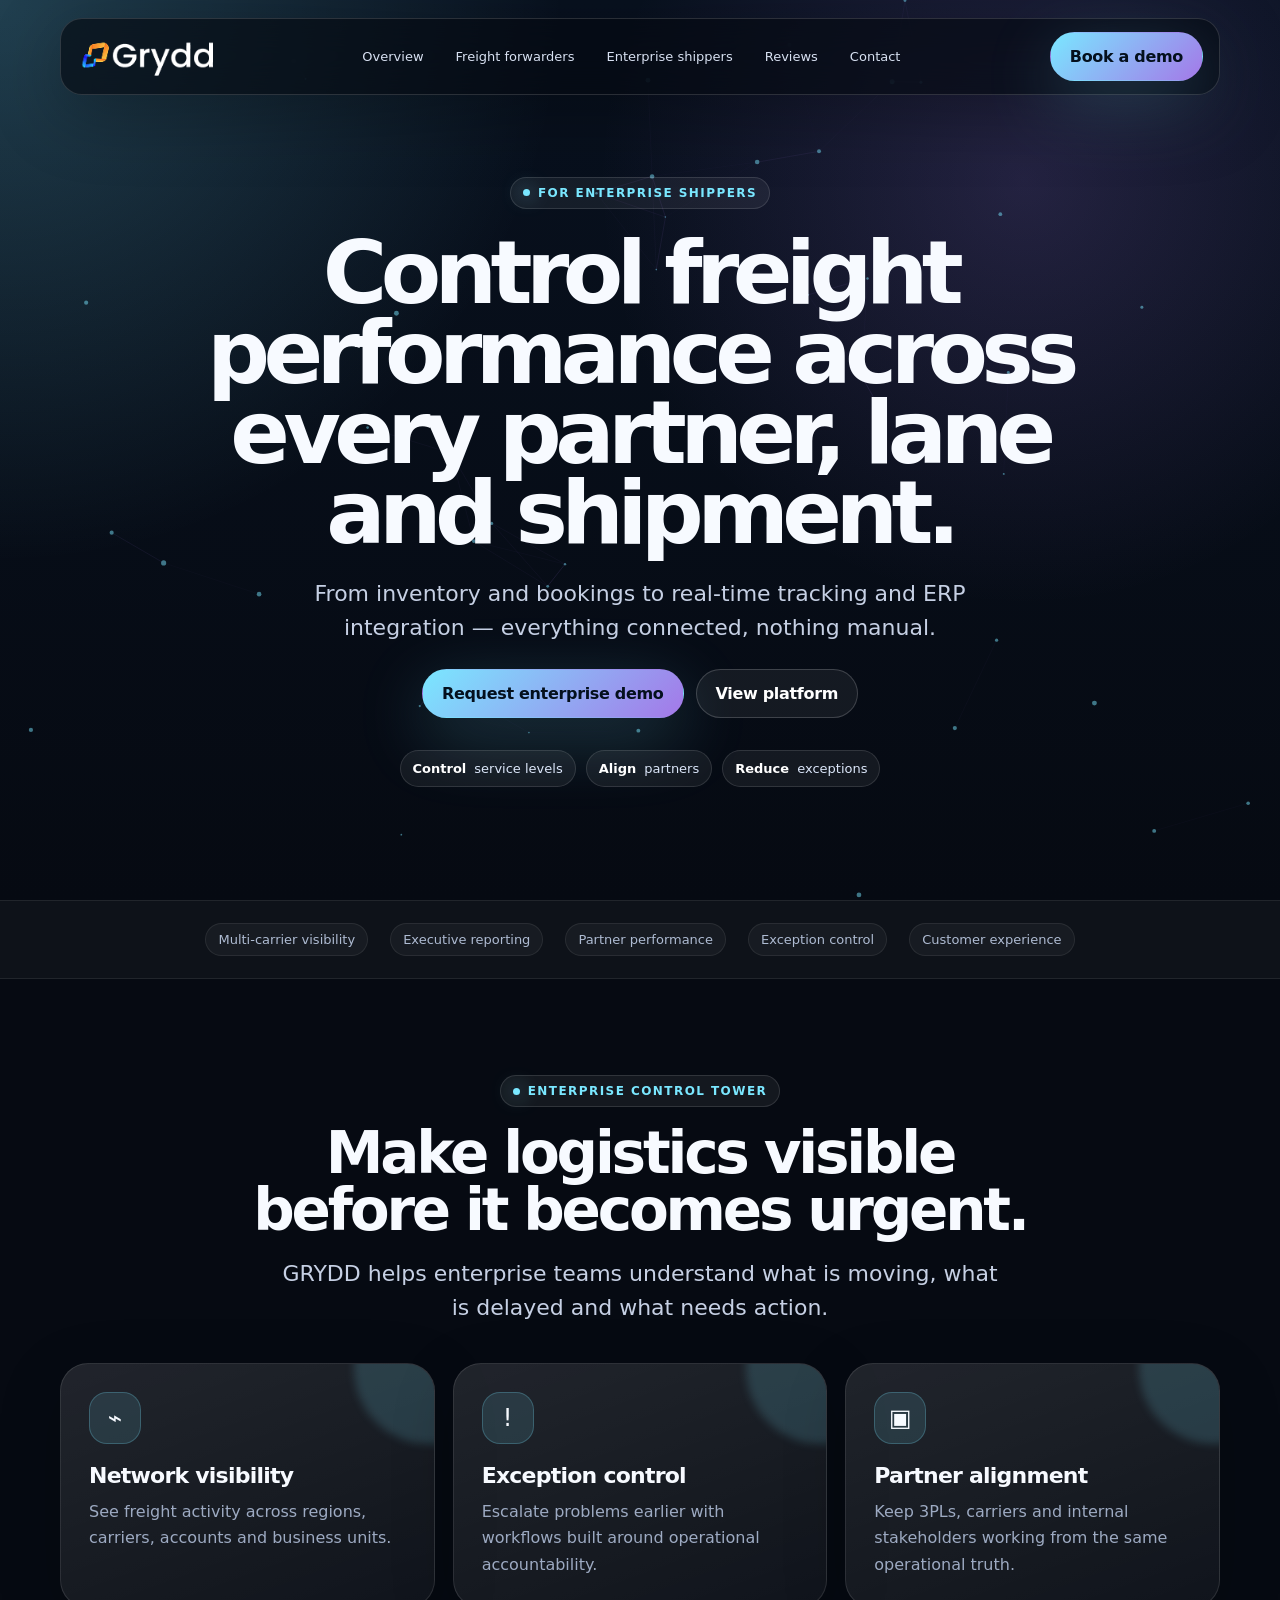
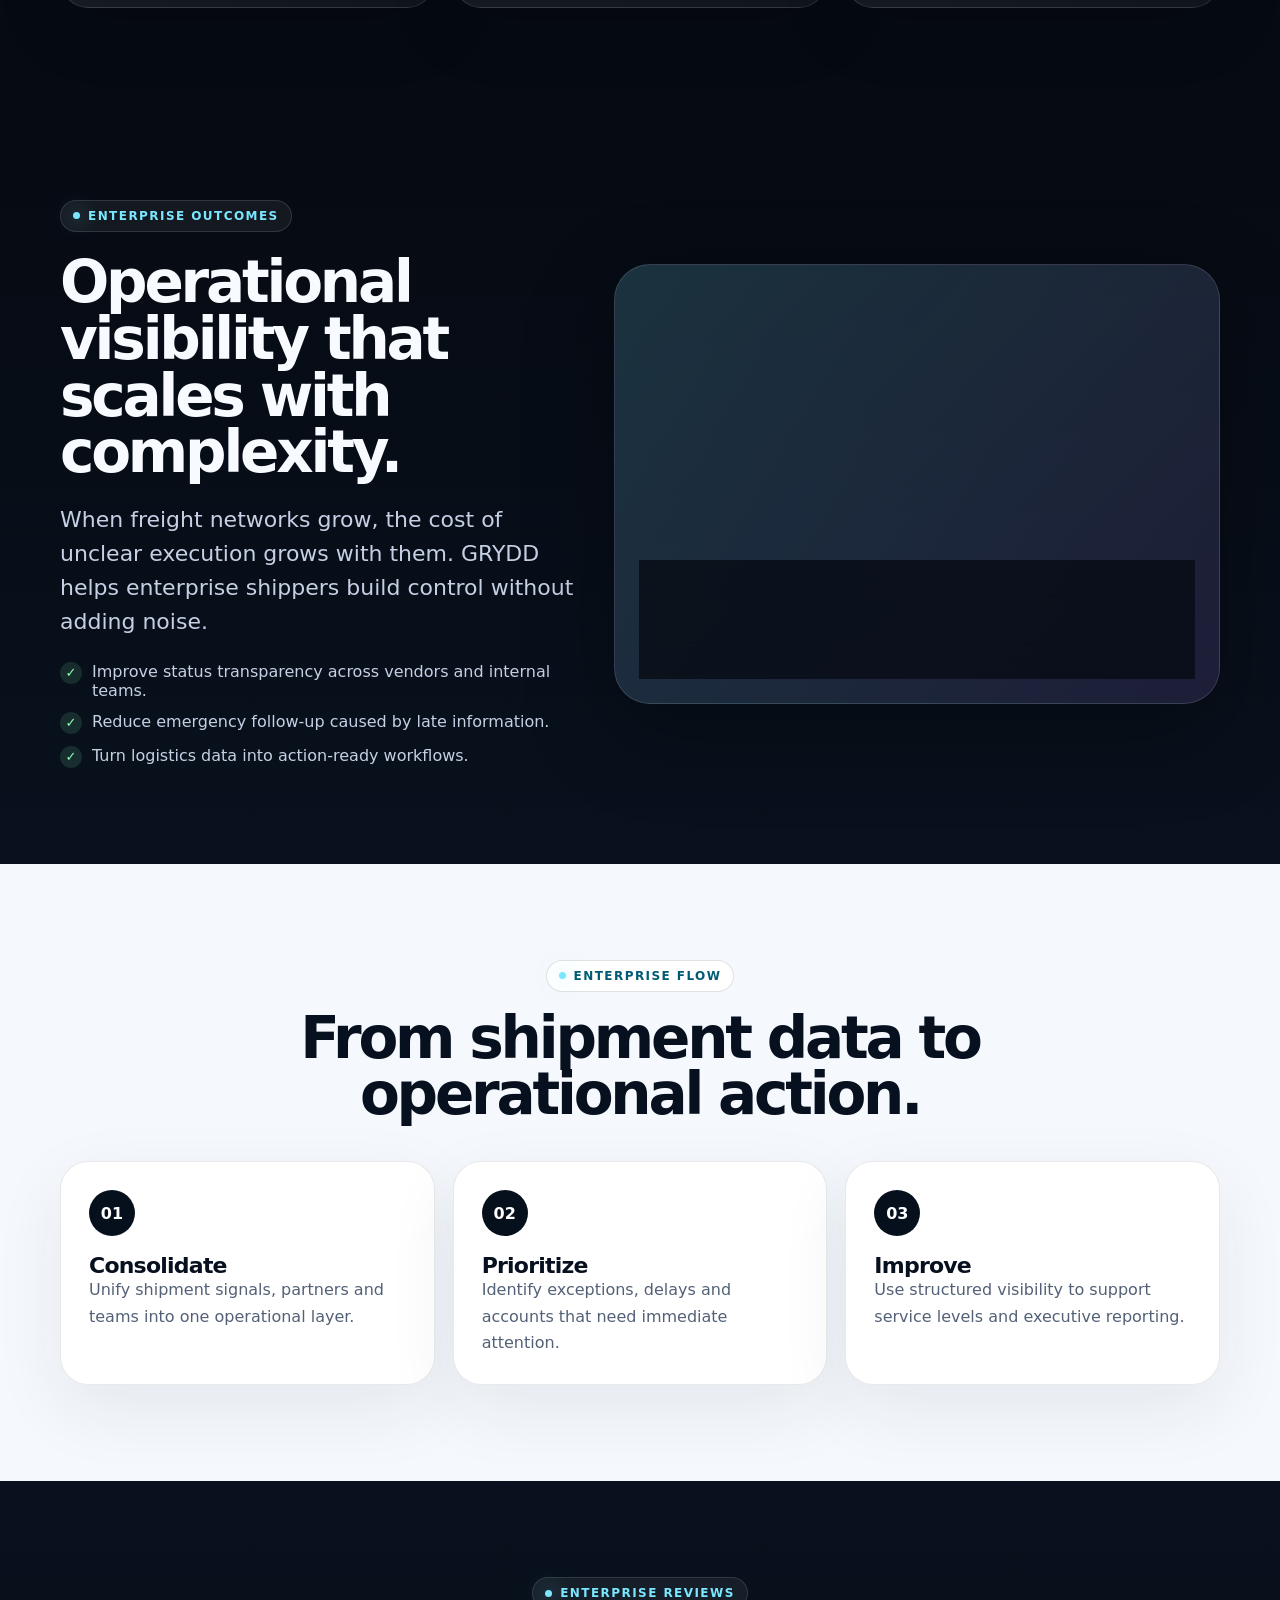
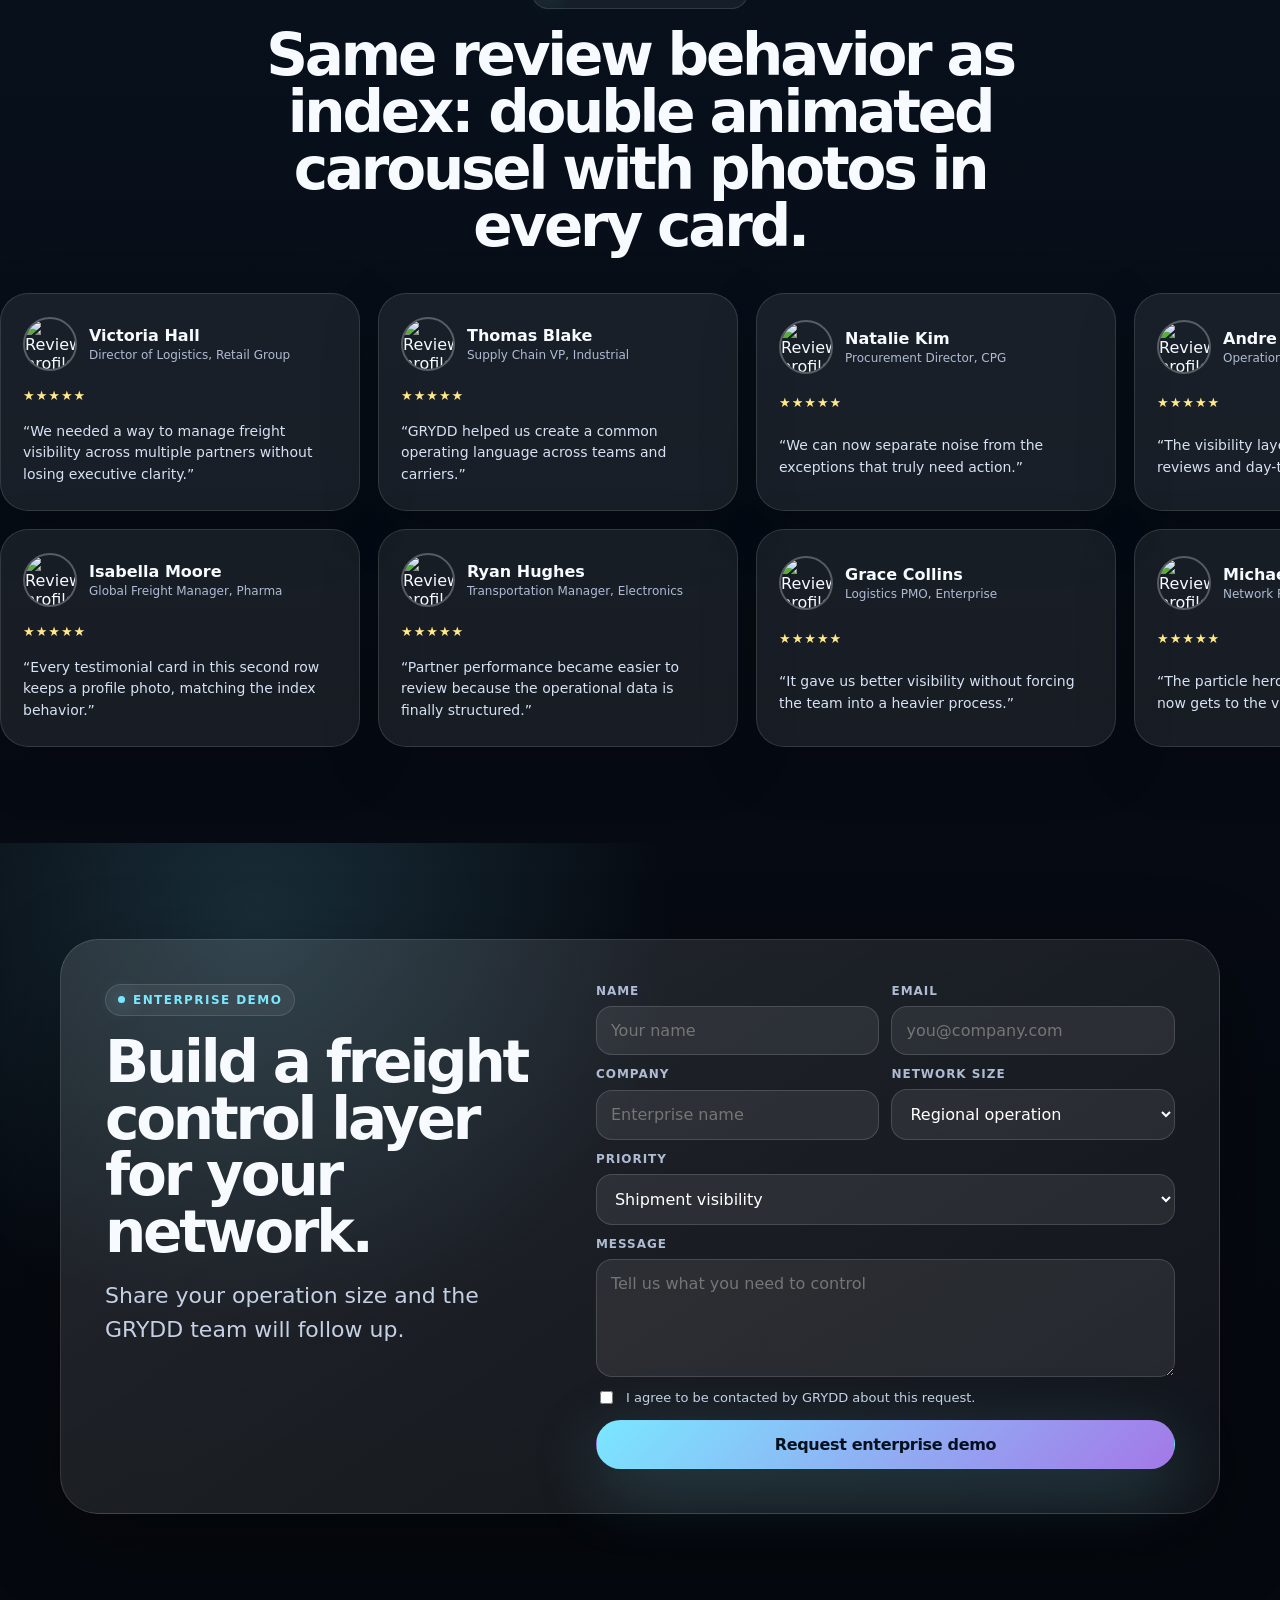
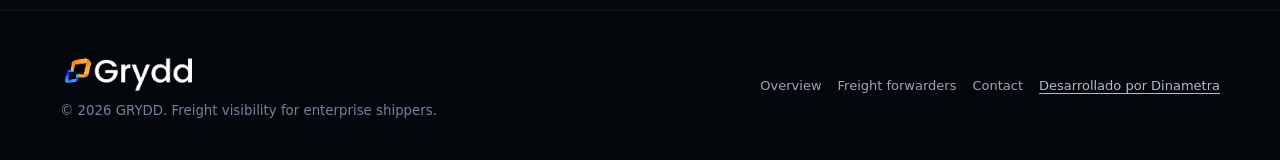
==== commit 1bb41f2f: "cambio en parrafo" ====
--- a/enterprise-shippers.html
+++ b/enterprise-shippers.html
@@ -32,7 +32,7 @@
         <div class="hero-copy">
           <span class="eyebrow text-reveal">For enterprise shippers</span>
           <h1 class="text-reveal">Control freight performance across every partner, lane and shipment.</h1>
-          <p class="lead text-reveal">The big hero card was removed. The hero now focuses on animated text, a cleaner conversion path and a subtle particle background.</p>
+          <p class="lead text-reveal">From inventory and bookings to real-time tracking and ERP integration — everything connected, nothing manual.</p>
           <div class="hero-actions text-reveal">
             <a class="btn btn-primary" href="#contact">Request enterprise demo</a>
             <a class="btn btn-ghost" href="#platform">View platform</a>
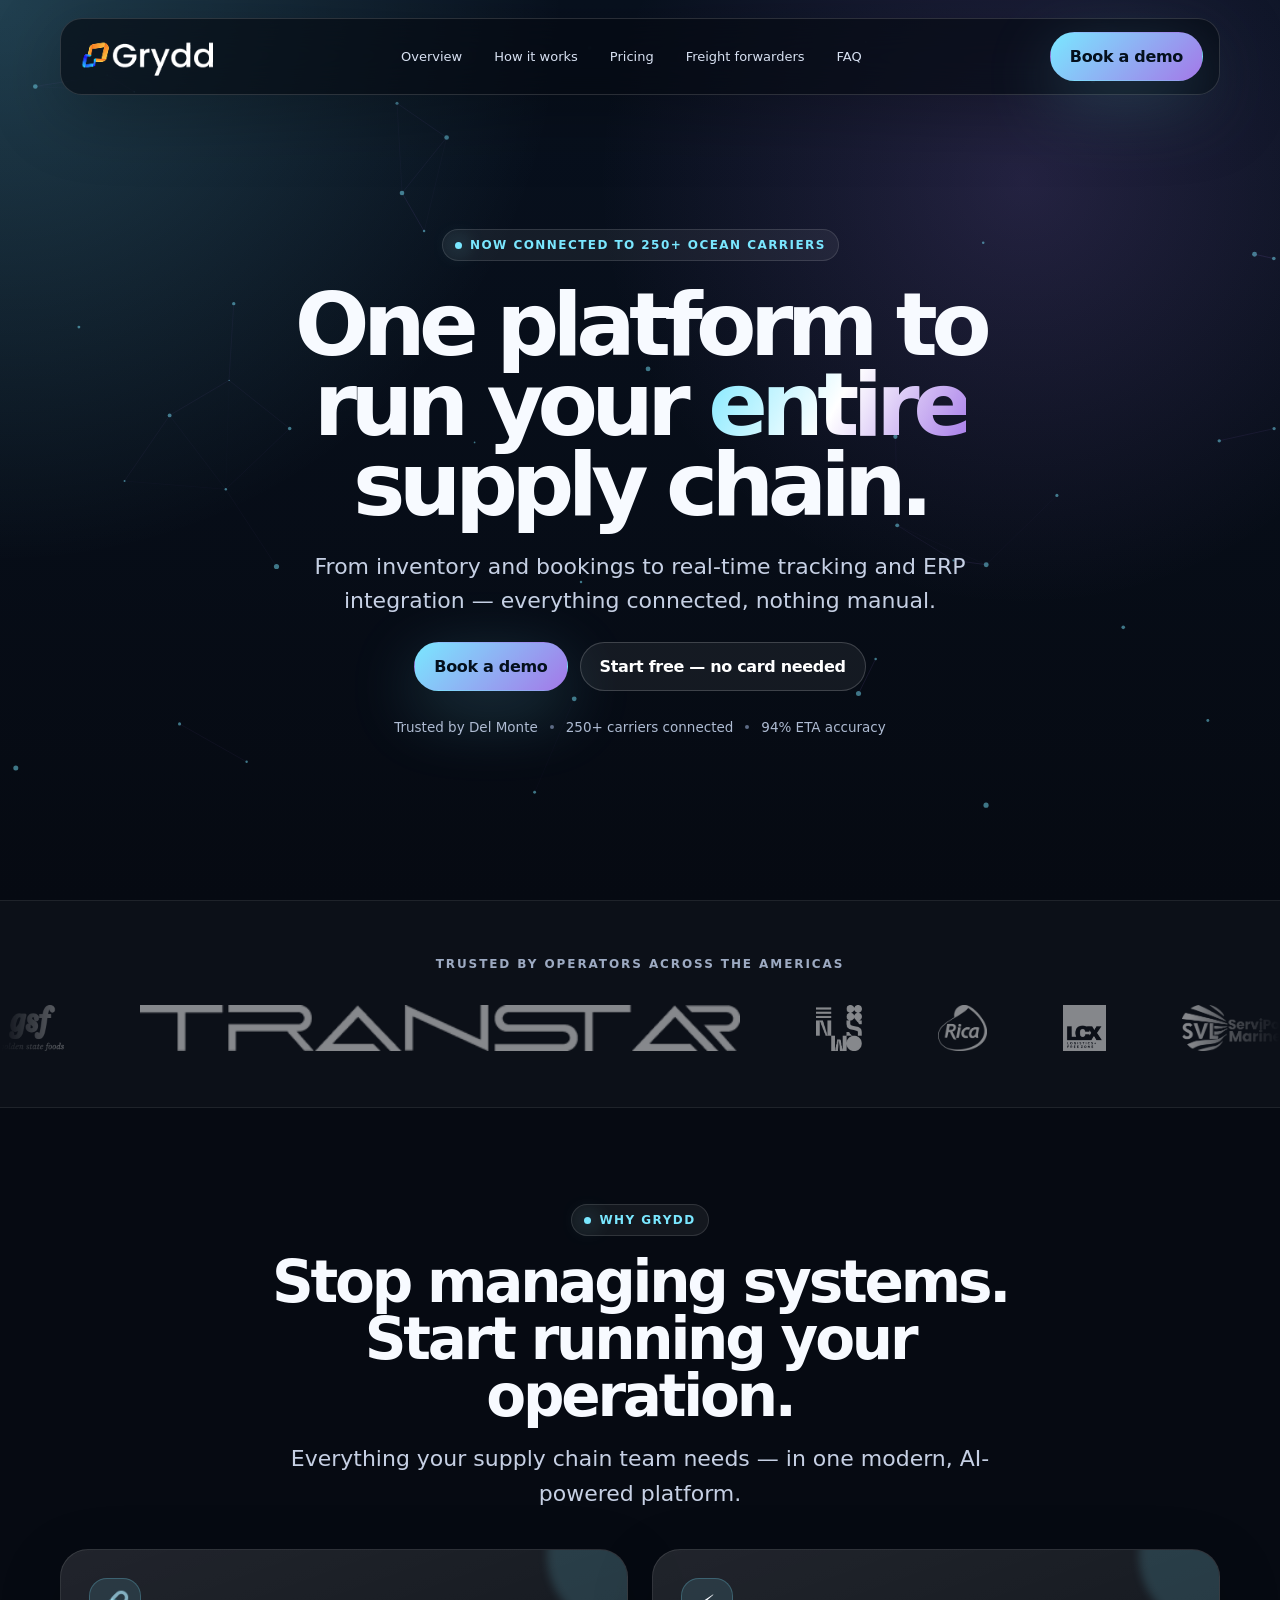
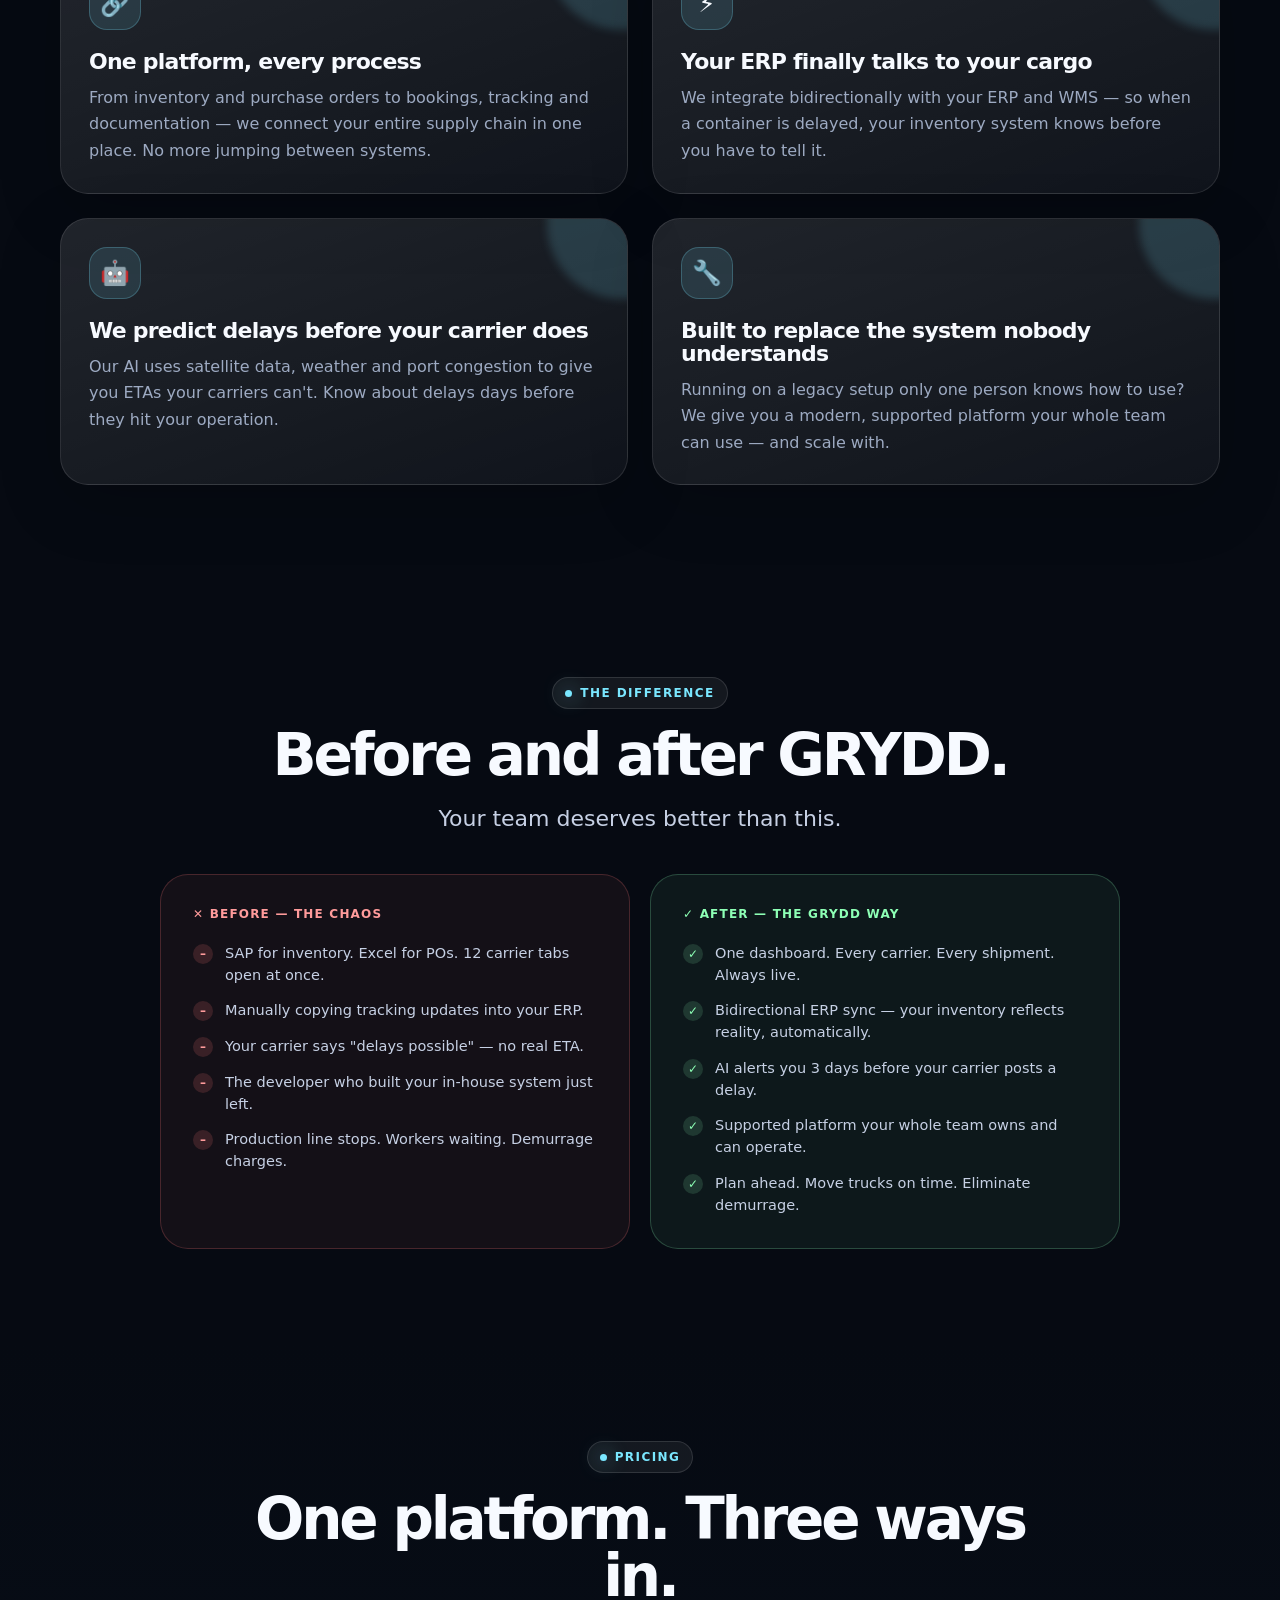
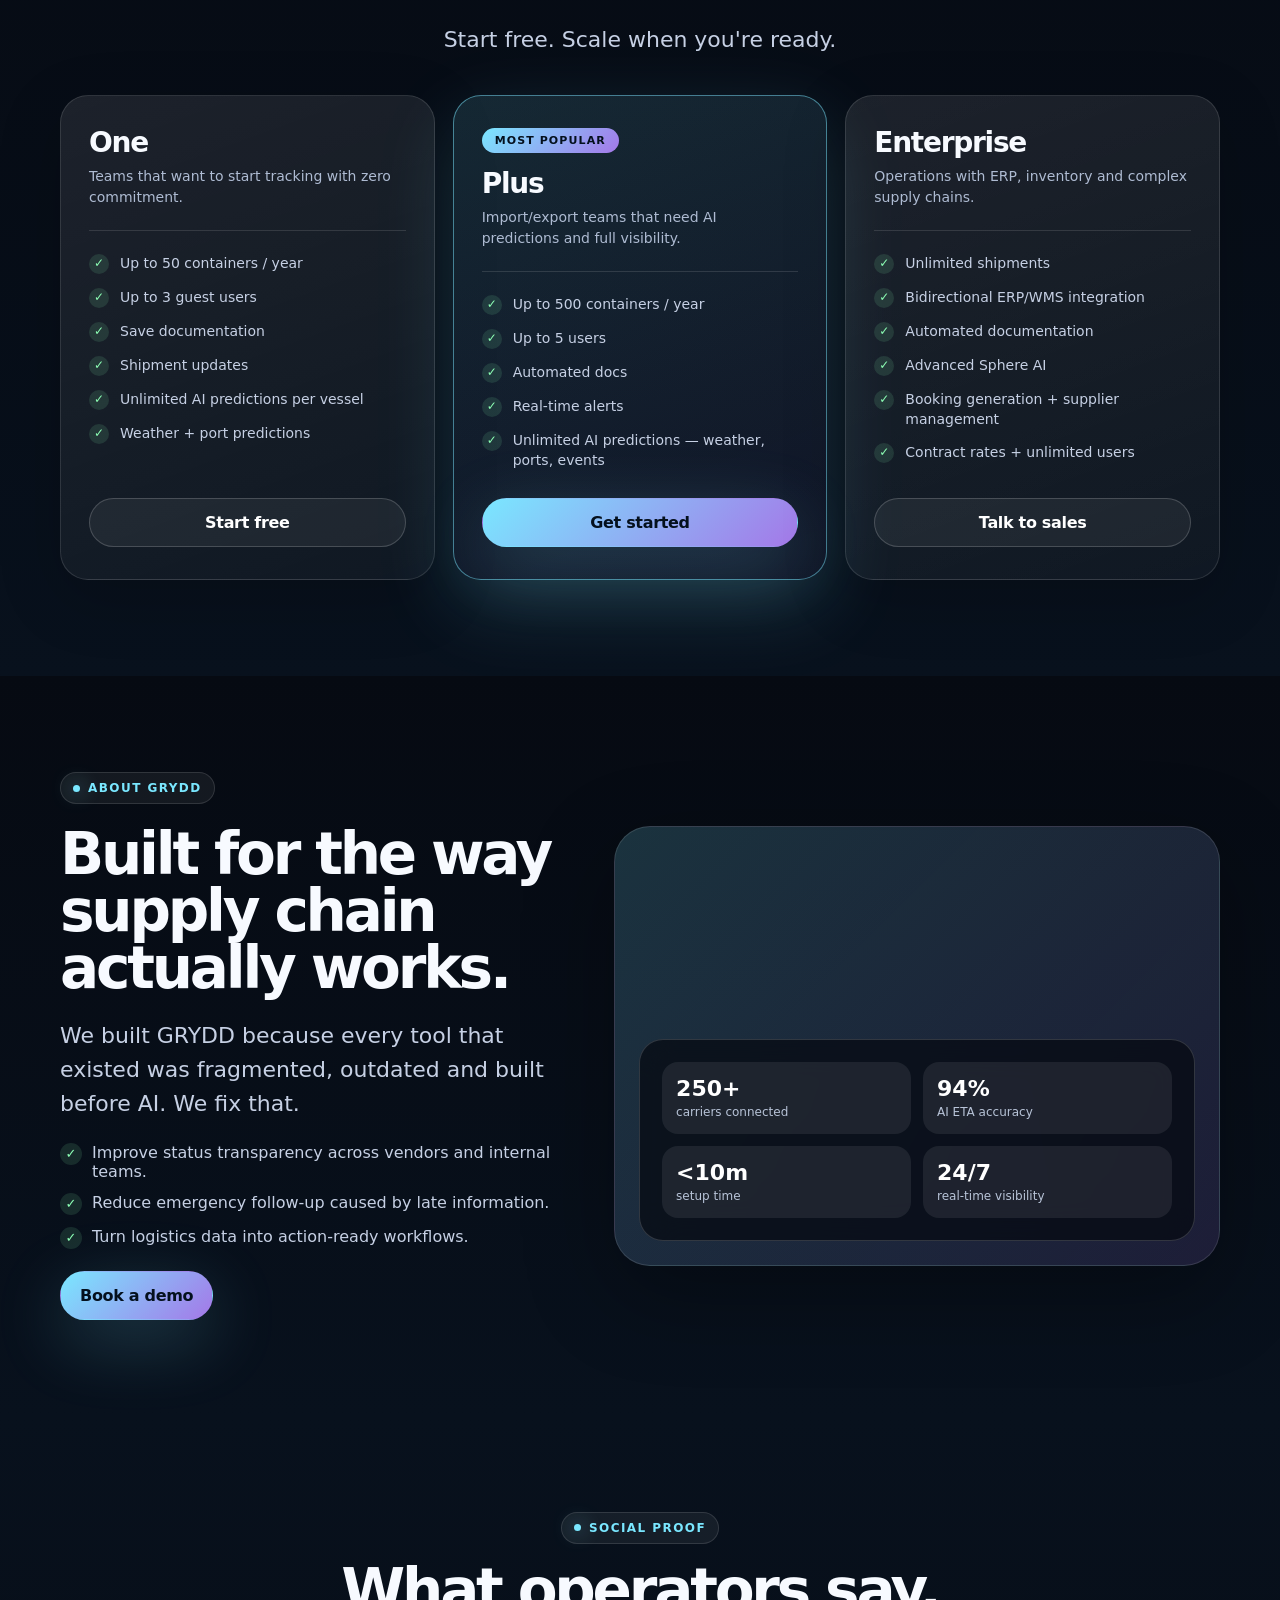
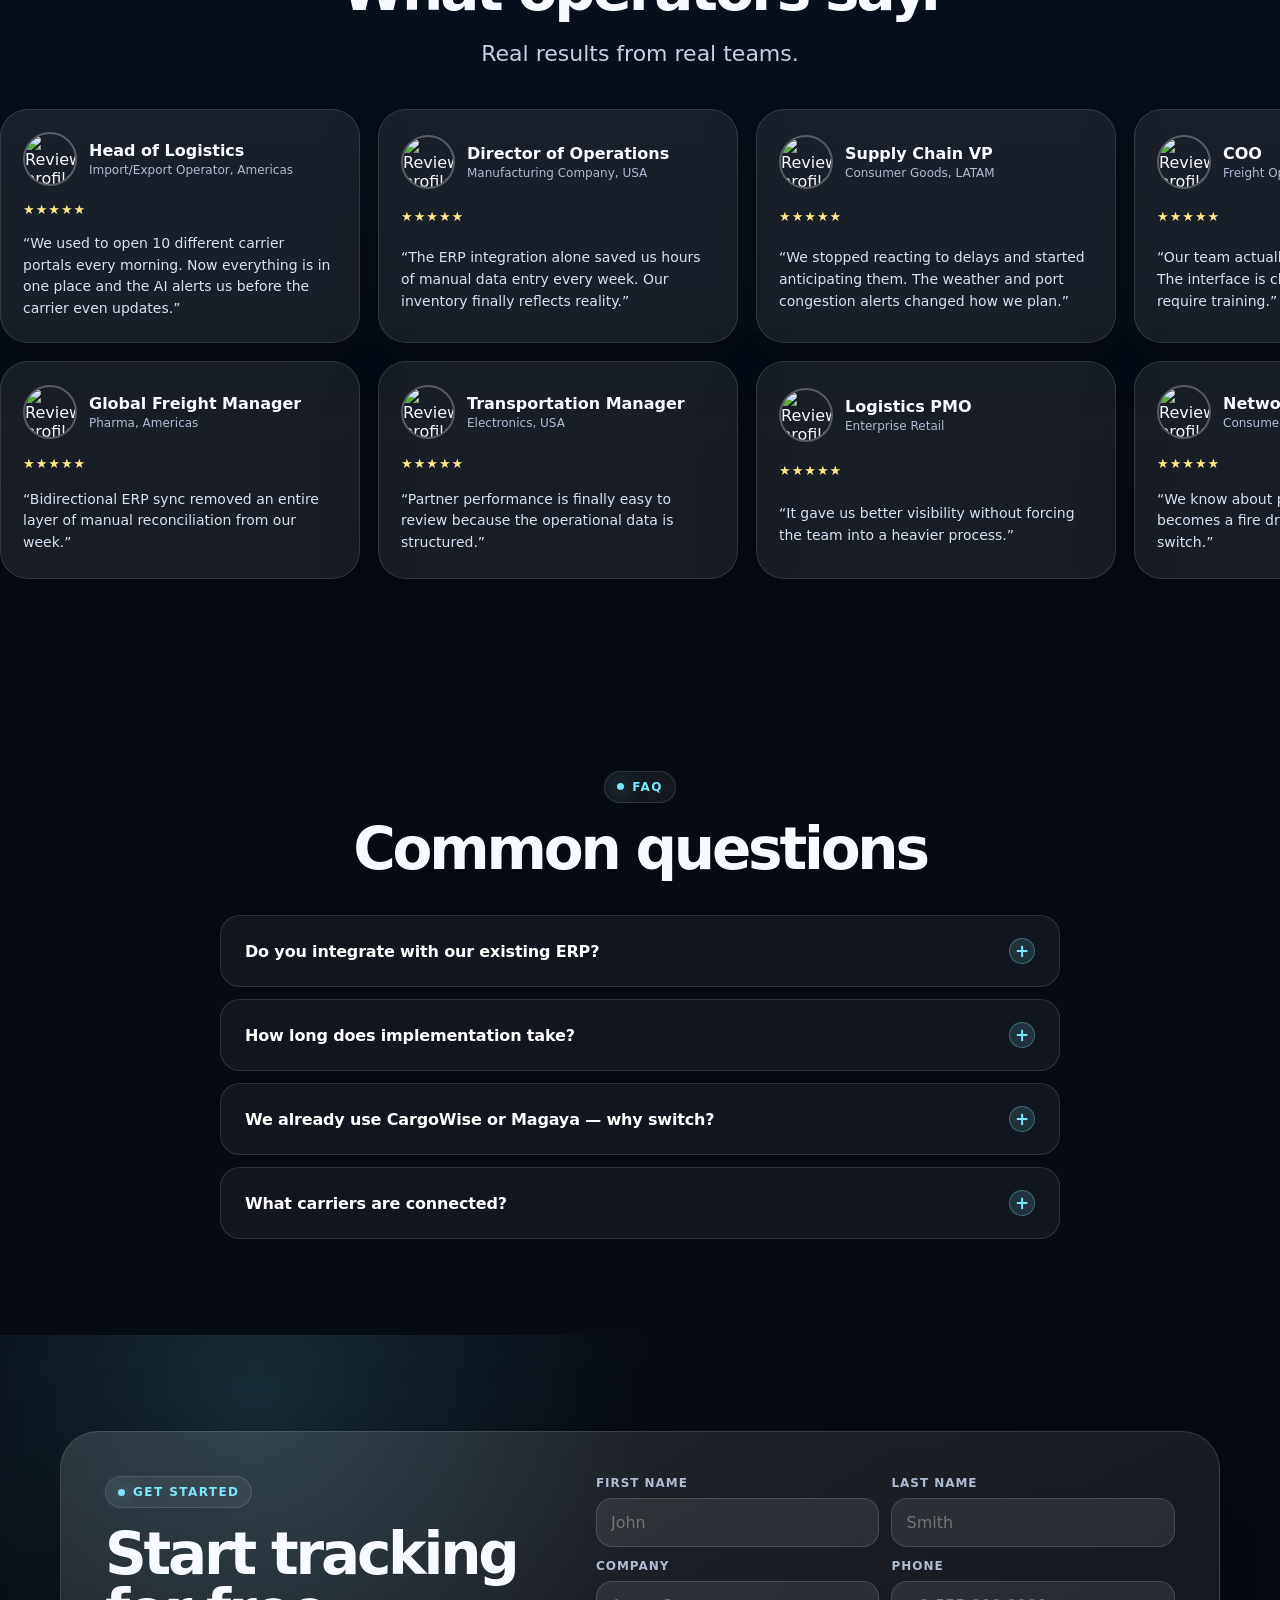
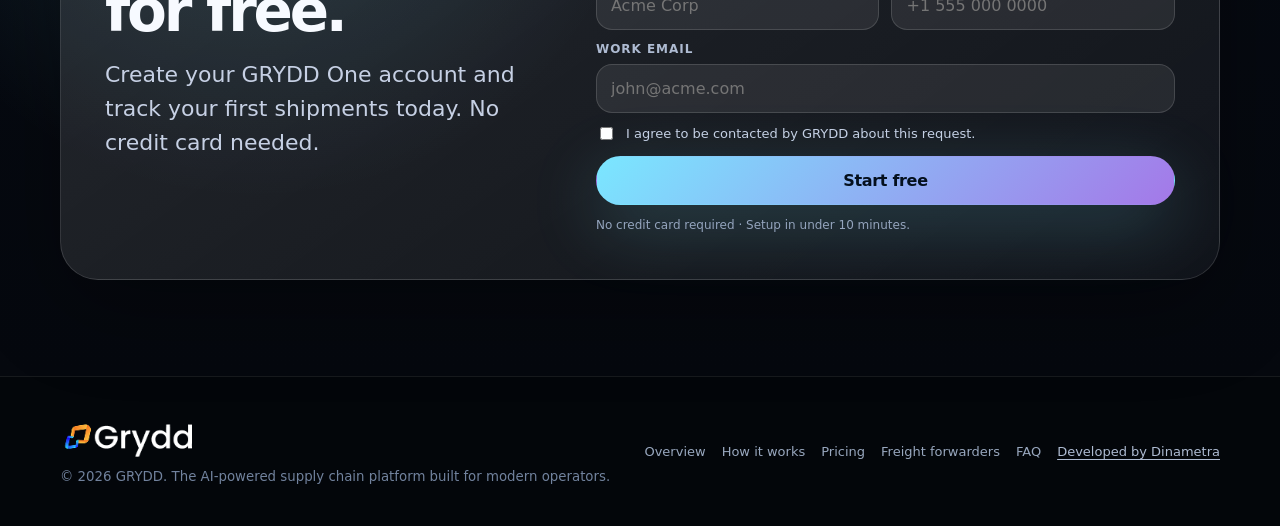
==== commit 08f18cad: "cambioooos" ====
--- a/enterprise-shippers.html
+++ b/enterprise-shippers.html
@@ -4,7 +4,7 @@
   <meta charset="utf-8">
   <meta name="viewport" content="width=device-width, initial-scale=1">
   <title>GRYDD | Enterprise Shippers</title>
-  <meta name="description" content="GRYDD helps enterprise shippers control freight visibility, partners, exceptions and service levels from one connected logistics platform.">
+  <meta name="description" content="One platform to run your entire supply chain — from inventory and bookings to real-time tracking and ERP integration. Everything connected, nothing manual.">
   <link rel="icon" href="assets/favicon.png" type="image/png">
   <link rel="apple-touch-icon" href="assets/favicon.png">
   <link rel="stylesheet" href="styles.css">
@@ -15,10 +15,10 @@
       <a class="logo" href="index.html" aria-label="GRYDD home"><img src="assets/logo-grydd-white.png" alt="GRYDD"></a>
       <div class="nav-links">
         <a href="index.html">Overview</a>
+        <a href="#how-it-works">How it works</a>
+        <a href="#plans">Pricing</a>
         <a href="freight-forwarders.html">Freight forwarders</a>
-        <a href="enterprise-shippers.html">Enterprise shippers</a>
-        <a href="#reviews">Reviews</a>
-        <a href="#contact">Contact</a>
+        <a href="#faq">FAQ</a>
       </div>
       <div class="nav-cta"><a class="btn btn-primary" href="#contact">Book a demo</a></div>
       <button class="menu-toggle" aria-label="Open menu">☰</button>
@@ -26,120 +26,243 @@
   </header>
 
   <main>
-    <section class="hero hero-enterprise">
+    <!-- HERO -->
+    <section class="hero hero-enterprise" data-screen-label="Enterprise — Hero">
       <canvas class="particles-canvas" data-particles aria-hidden="true"></canvas>
-      <div class="container hero-grid">
-        <div class="hero-copy">
-          <span class="eyebrow text-reveal">For enterprise shippers</span>
-          <h1 class="text-reveal">Control freight performance across every partner, lane and shipment.</h1>
-          <p class="lead text-reveal">From inventory and bookings to real-time tracking and ERP integration — everything connected, nothing manual.</p>
-          <div class="hero-actions text-reveal">
-            <a class="btn btn-primary" href="#contact">Request enterprise demo</a>
-            <a class="btn btn-ghost" href="#platform">View platform</a>
-          </div>
-          <div class="hero-meta text-reveal">
-            <span class="pill"><b>Control</b> service levels</span>
-            <span class="pill"><b>Align</b> partners</span>
-            <span class="pill"><b>Reduce</b> exceptions</span>
-          </div>
-        </div>
-      </div>
-    </section>
-
-    <section class="logo-strip">
-      <div class="container strip">
-        <span>Multi-carrier visibility</span><span>Executive reporting</span><span>Partner performance</span><span>Exception control</span><span>Customer experience</span>
-      </div>
-    </section>
-
-    <section class="section" id="platform">
-      <div class="container">
-        <div class="section-head center reveal">
-          <span class="eyebrow">Enterprise control tower</span>
-          <h2>Make logistics visible before it becomes urgent.</h2>
-          <p class="lead">GRYDD helps enterprise teams understand what is moving, what is delayed and what needs action.</p>
-        </div>
-        <div class="grid-3">
-          <article class="feature-card reveal"><div class="icon">⌁</div><h3>Network visibility</h3><p class="muted">See freight activity across regions, carriers, accounts and business units.</p></article>
-          <article class="feature-card reveal"><div class="icon">!</div><h3>Exception control</h3><p class="muted">Escalate problems earlier with workflows built around operational accountability.</p></article>
-          <article class="feature-card reveal"><div class="icon">▣</div><h3>Partner alignment</h3><p class="muted">Keep 3PLs, carriers and internal stakeholders working from the same operational truth.</p></article>
-        </div>
-      </div>
-    </section>
-
-    <section class="section about" id="about">
+      <div class="container hero-grid" style="grid-template-columns:1fr;text-align:center;justify-items:center">
+        <div class="hero-copy" style="justify-items:center;max-width:840px">
+          <span class="eyebrow text-reveal">Now connected to 250+ ocean carriers</span>
+          <h1 class="text-reveal" style="margin-inline:auto">One platform to run your <span class="gradient-text">entire</span> supply chain.</h1>
+          <p class="lead text-reveal" style="margin-inline:auto">From inventory and bookings to real-time tracking and ERP integration — everything connected, nothing manual.</p>
+          <div class="hero-actions text-reveal" style="justify-content:center">
+            <a class="btn btn-primary" href="#contact">Book a demo</a>
+            <a class="btn btn-ghost" href="#plans">Start free — no card needed</a>
+          </div>
+          <p class="hero-proof text-reveal" style="justify-content:center">
+            <span>Trusted by Del Monte</span><span class="dot"></span>
+            <span>250+ carriers connected</span><span class="dot"></span>
+            <span>94% ETA accuracy</span>
+          </p>
+        </div>
+      </div>
+    </section>
+
+    <!-- LOGO CAROUSEL -->
+    <section class="logo-carousel" aria-label="Brands that trust GRYDD">
+      <div class="container"><p class="carousel-label">Trusted by operators across the Americas</p></div>
+      <div class="logo-viewport">
+        <div class="logo-track" data-duplicate-track>
+          <img src="assets/logo-01.png" alt="Client logo">
+          <img src="assets/logo-02.png" alt="Client logo">
+          <img src="assets/logo-03.png" alt="Client logo">
+          <img src="assets/logo-04.png" alt="Client logo">
+          <img src="assets/logo-05.png" alt="Client logo">
+          <img src="assets/logo-06.png" alt="Client logo">
+          <img src="assets/logo-07.png" alt="Client logo">
+          <img src="assets/logo-08.png" alt="Client logo">
+          <img src="assets/logo-09.png" alt="Client logo">
+        </div>
+      </div>
+    </section>
+
+    <!-- VALUE PROPS -->
+    <section class="section" id="how-it-works" data-screen-label="Enterprise — Value props">
+      <div class="container">
+        <div class="section-head center reveal">
+          <span class="eyebrow">Why GRYDD</span>
+          <h2>Stop managing systems. Start running your operation.</h2>
+          <p class="lead">Everything your supply chain team needs — in one modern, AI-powered platform.</p>
+        </div>
+        <div class="grid-2">
+          <article class="feature-card reveal"><div class="icon">🔗</div><h3>One platform, every process</h3><p class="muted">From inventory and purchase orders to bookings, tracking and documentation — we connect your entire supply chain in one place. No more jumping between systems.</p></article>
+          <article class="feature-card reveal"><div class="icon">⚡</div><h3>Your ERP finally talks to your cargo</h3><p class="muted">We integrate bidirectionally with your ERP and WMS — so when a container is delayed, your inventory system knows before you have to tell it.</p></article>
+          <article class="feature-card reveal"><div class="icon">🤖</div><h3>We predict delays before your carrier does</h3><p class="muted">Our AI uses satellite data, weather and port congestion to give you ETAs your carriers can't. Know about delays days before they hit your operation.</p></article>
+          <article class="feature-card reveal"><div class="icon">🔧</div><h3>Built to replace the system nobody understands</h3><p class="muted">Running on a legacy setup only one person knows how to use? We give you a modern, supported platform your whole team can use — and scale with.</p></article>
+        </div>
+      </div>
+    </section>
+
+    <!-- BEFORE / AFTER -->
+    <section class="section" data-screen-label="Enterprise — Before/After">
+      <div class="container">
+        <div class="section-head center reveal">
+          <span class="eyebrow">The difference</span>
+          <h2>Before and after GRYDD.</h2>
+          <p class="lead">Your team deserves better than this.</p>
+        </div>
+        <div class="ba-grid reveal">
+          <div class="ba-col ba-before">
+            <div class="ba-label">✕ Before — the chaos</div>
+            <ul class="ba-list">
+              <li class="ba-item"><span class="mk">–</span>SAP for inventory. Excel for POs. 12 carrier tabs open at once.</li>
+              <li class="ba-item"><span class="mk">–</span>Manually copying tracking updates into your ERP.</li>
+              <li class="ba-item"><span class="mk">–</span>Your carrier says "delays possible" — no real ETA.</li>
+              <li class="ba-item"><span class="mk">–</span>The developer who built your in-house system just left.</li>
+              <li class="ba-item"><span class="mk">–</span>Production line stops. Workers waiting. Demurrage charges.</li>
+            </ul>
+          </div>
+          <div class="ba-col ba-after">
+            <div class="ba-label">✓ After — the GRYDD way</div>
+            <ul class="ba-list">
+              <li class="ba-item"><span class="mk">✓</span>One dashboard. Every carrier. Every shipment. Always live.</li>
+              <li class="ba-item"><span class="mk">✓</span>Bidirectional ERP sync — your inventory reflects reality, automatically.</li>
+              <li class="ba-item"><span class="mk">✓</span>AI alerts you 3 days before your carrier posts a delay.</li>
+              <li class="ba-item"><span class="mk">✓</span>Supported platform your whole team owns and can operate.</li>
+              <li class="ba-item"><span class="mk">✓</span>Plan ahead. Move trucks on time. Eliminate demurrage.</li>
+            </ul>
+          </div>
+        </div>
+      </div>
+    </section>
+
+    <!-- PLANS -->
+    <section class="section plans" id="plans" data-screen-label="Enterprise — Plans">
+      <div class="container">
+        <div class="section-head center reveal">
+          <span class="eyebrow">Pricing</span>
+          <h2>One platform. Three ways in.</h2>
+          <p class="lead">Start free. Scale when you're ready.</p>
+        </div>
+        <div class="plans-grid">
+          <article class="plan-card reveal">
+            <h3 class="plan-name">One</h3>
+            <p class="plan-for">Teams that want to start tracking with zero commitment.</p>
+            <div class="plan-divider"></div>
+            <ul class="plan-feats">
+              <li>Up to 50 containers / year</li>
+              <li>Up to 3 guest users</li>
+              <li>Save documentation</li>
+              <li>Shipment updates</li>
+              <li>Unlimited AI predictions per vessel</li>
+              <li>Weather + port predictions</li>
+            </ul>
+            <div class="plan-cta"><a class="btn btn-ghost full" href="#contact">Start free</a></div>
+          </article>
+          <article class="plan-card featured reveal">
+            <span class="plan-badge">Most popular</span>
+            <h3 class="plan-name">Plus</h3>
+            <p class="plan-for">Import/export teams that need AI predictions and full visibility.</p>
+            <div class="plan-divider"></div>
+            <ul class="plan-feats">
+              <li>Up to 500 containers / year</li>
+              <li>Up to 5 users</li>
+              <li>Automated docs</li>
+              <li>Real-time alerts</li>
+              <li>Unlimited AI predictions — weather, ports, events</li>
+            </ul>
+            <div class="plan-cta"><a class="btn btn-primary full" href="#contact">Get started</a></div>
+          </article>
+          <article class="plan-card reveal">
+            <h3 class="plan-name">Enterprise</h3>
+            <p class="plan-for">Operations with ERP, inventory and complex supply chains.</p>
+            <div class="plan-divider"></div>
+            <ul class="plan-feats">
+              <li>Unlimited shipments</li>
+              <li>Bidirectional ERP/WMS integration</li>
+              <li>Automated documentation</li>
+              <li>Advanced Sphere AI</li>
+              <li>Booking generation + supplier management</li>
+              <li>Contract rates + unlimited users</li>
+            </ul>
+            <div class="plan-cta"><a class="btn btn-ghost full" href="#contact">Talk to sales</a></div>
+          </article>
+        </div>
+      </div>
+    </section>
+
+    <!-- ABOUT -->
+    <section class="section about" id="about" data-screen-label="Enterprise — About">
       <div class="container about-grid">
         <div class="about-copy reveal">
-          <span class="eyebrow">Enterprise outcomes</span>
-          <h2>Operational visibility that scales with complexity.</h2>
-          <p class="lead">When freight networks grow, the cost of unclear execution grows with them. GRYDD helps enterprise shippers build control without adding noise.</p>
+          <span class="eyebrow">About GRYDD</span>
+          <h2>Built for the way supply chain actually works.</h2>
+          <p class="lead">We built GRYDD because every tool that existed was fragmented, outdated and built before AI. We fix that.</p>
           <ul class="check-list">
             <li>Improve status transparency across vendors and internal teams.</li>
             <li>Reduce emergency follow-up caused by late information.</li>
             <li>Turn logistics data into action-ready workflows.</li>
           </ul>
+          <div class="hero-actions"><a class="btn btn-primary" href="#contact">Book a demo</a></div>
         </div>
         <div class="about-visual reveal">
-          <div class="visual-card">
-            <div><b>30%</b><span>fewer blind spots</span></div>
-            <div><b>24/7</b><span>network view</span></div>
-            <div><b>1</b><span>control layer</span></div>
-          </div>
-        </div>
-      </div>
-    </section>
-
-    <section class="section process">
-      <div class="container">
-        <div class="section-head center reveal">
-          <span class="eyebrow">Enterprise flow</span>
-          <h2>From shipment data to operational action.</h2>
-        </div>
-        <div class="grid-3">
-          <article class="process-card reveal"><div class="step">01</div><h3>Consolidate</h3><p class="muted">Unify shipment signals, partners and teams into one operational layer.</p></article>
-          <article class="process-card reveal"><div class="step">02</div><h3>Prioritize</h3><p class="muted">Identify exceptions, delays and accounts that need immediate attention.</p></article>
-          <article class="process-card reveal"><div class="step">03</div><h3>Improve</h3><p class="muted">Use structured visibility to support service levels and executive reporting.</p></article>
-        </div>
-      </div>
-    </section>
-
-    <section class="section reviews" id="reviews">
-      <div class="container">
-        <div class="section-head center reveal">
-          <span class="eyebrow">Enterprise reviews</span>
-          <h2>Same review behavior as index: double animated carousel with photos in every card.</h2>
+          <div class="visual-card" style="grid-template-columns:repeat(2,1fr)">
+            <div><b>250+</b><span>carriers connected</span></div>
+            <div><b>94%</b><span>AI ETA accuracy</span></div>
+            <div><b>&lt;10m</b><span>setup time</span></div>
+            <div><b>24/7</b><span>real-time visibility</span></div>
+          </div>
+        </div>
+      </div>
+    </section>
+
+    <!-- REVIEWS -->
+    <section class="section reviews" id="reviews" data-screen-label="Enterprise — Reviews">
+      <div class="container">
+        <div class="section-head center reveal">
+          <span class="eyebrow">Social proof</span>
+          <h2>What operators say.</h2>
+          <p class="lead">Real results from real teams.</p>
         </div>
       </div>
       <div class="review-marquee" aria-label="Enterprise shipper reviews carousel">
         <div class="review-track" data-duplicate-track>
-          <article class="review-card"><div class="review-head"><img src="https://images.unsplash.com/photo-1567532939604-b6b5b0db2604?auto=format&fit=crop&w=180&q=80" alt="Review profile photo"><div><b>Victoria Hall</b><span>Director of Logistics, Retail Group</span></div></div><div class="stars">★★★★★</div><p>“We needed a way to manage freight visibility across multiple partners without losing executive clarity.”</p></article>
-          <article class="review-card"><div class="review-head"><img src="https://images.unsplash.com/photo-1506794778202-cad84cf45f1d?auto=format&fit=crop&w=180&q=80" alt="Review profile photo"><div><b>Thomas Blake</b><span>Supply Chain VP, Industrial</span></div></div><div class="stars">★★★★★</div><p>“GRYDD helped us create a common operating language across teams and carriers.”</p></article>
-          <article class="review-card"><div class="review-head"><img src="https://images.unsplash.com/photo-1573497019940-1c28c88b4f3e?auto=format&fit=crop&w=180&q=80" alt="Review profile photo"><div><b>Natalie Kim</b><span>Procurement Director, CPG</span></div></div><div class="stars">★★★★★</div><p>“We can now separate noise from the exceptions that truly need action.”</p></article>
-          <article class="review-card"><div class="review-head"><img src="https://images.unsplash.com/photo-1547425260-76bcadfb4f2c?auto=format&fit=crop&w=180&q=80" alt="Review profile photo"><div><b>Andre Wilson</b><span>Operations Lead, Automotive</span></div></div><div class="stars">★★★★★</div><p>“The visibility layer improved our weekly reviews and day-to-day escalation process.”</p></article>
+          <article class="review-card"><div class="review-head"><img src="https://images.unsplash.com/photo-1567532939604-b6b5b0db2604?auto=format&fit=crop&w=180&q=80" alt="Review profile photo"><div><b>Head of Logistics</b><span>Import/Export Operator, Americas</span></div></div><div class="stars">★★★★★</div><p>“We used to open 10 different carrier portals every morning. Now everything is in one place and the AI alerts us before the carrier even updates.”</p></article>
+          <article class="review-card"><div class="review-head"><img src="https://images.unsplash.com/photo-1506794778202-cad84cf45f1d?auto=format&fit=crop&w=180&q=80" alt="Review profile photo"><div><b>Director of Operations</b><span>Manufacturing Company, USA</span></div></div><div class="stars">★★★★★</div><p>“The ERP integration alone saved us hours of manual data entry every week. Our inventory finally reflects reality.”</p></article>
+          <article class="review-card"><div class="review-head"><img src="https://images.unsplash.com/photo-1573497019940-1c28c88b4f3e?auto=format&fit=crop&w=180&q=80" alt="Review profile photo"><div><b>Supply Chain VP</b><span>Consumer Goods, LATAM</span></div></div><div class="stars">★★★★★</div><p>“We stopped reacting to delays and started anticipating them. The weather and port congestion alerts changed how we plan.”</p></article>
+          <article class="review-card"><div class="review-head"><img src="https://images.unsplash.com/photo-1547425260-76bcadfb4f2c?auto=format&fit=crop&w=180&q=80" alt="Review profile photo"><div><b>COO</b><span>Freight Operator, Panama</span></div></div><div class="stars">★★★★★</div><p>“Our team actually uses it — and that's rare. The interface is clean, fast and doesn't require training.”</p></article>
         </div>
         <div class="review-track reverse" data-duplicate-track>
-          <article class="review-card"><div class="review-head"><img src="https://images.unsplash.com/photo-1524504388940-b1c1722653e1?auto=format&fit=crop&w=180&q=80" alt="Review profile photo"><div><b>Isabella Moore</b><span>Global Freight Manager, Pharma</span></div></div><div class="stars">★★★★★</div><p>“Every testimonial card in this second row keeps a profile photo, matching the index behavior.”</p></article>
-          <article class="review-card"><div class="review-head"><img src="https://images.unsplash.com/photo-1530268729831-4b0b9e170218?auto=format&fit=crop&w=180&q=80" alt="Review profile photo"><div><b>Ryan Hughes</b><span>Transportation Manager, Electronics</span></div></div><div class="stars">★★★★★</div><p>“Partner performance became easier to review because the operational data is finally structured.”</p></article>
-          <article class="review-card"><div class="review-head"><img src="https://images.unsplash.com/photo-1551836022-d5d88e9218df?auto=format&fit=crop&w=180&q=80" alt="Review profile photo"><div><b>Grace Collins</b><span>Logistics PMO, Enterprise</span></div></div><div class="stars">★★★★★</div><p>“It gave us better visibility without forcing the team into a heavier process.”</p></article>
-          <article class="review-card"><div class="review-head"><img src="https://images.unsplash.com/photo-1599566150163-29194dcaad36?auto=format&fit=crop&w=180&q=80" alt="Review profile photo"><div><b>Michael Stone</b><span>Network Planning, Retail</span></div></div><div class="stars">★★★★★</div><p>“The particle hero feels lighter and the page now gets to the value proposition faster.”</p></article>
-        </div>
-      </div>
-    </section>
-
-    <section class="section cta" id="contact">
+          <article class="review-card"><div class="review-head"><img src="https://images.unsplash.com/photo-1524504388940-b1c1722653e1?auto=format&fit=crop&w=180&q=80" alt="Review profile photo"><div><b>Global Freight Manager</b><span>Pharma, Americas</span></div></div><div class="stars">★★★★★</div><p>“Bidirectional ERP sync removed an entire layer of manual reconciliation from our week.”</p></article>
+          <article class="review-card"><div class="review-head"><img src="https://images.unsplash.com/photo-1530268729831-4b0b9e170218?auto=format&fit=crop&w=180&q=80" alt="Review profile photo"><div><b>Transportation Manager</b><span>Electronics, USA</span></div></div><div class="stars">★★★★★</div><p>“Partner performance is finally easy to review because the operational data is structured.”</p></article>
+          <article class="review-card"><div class="review-head"><img src="https://images.unsplash.com/photo-1551836022-d5d88e9218df?auto=format&fit=crop&w=180&q=80" alt="Review profile photo"><div><b>Logistics PMO</b><span>Enterprise Retail</span></div></div><div class="stars">★★★★★</div><p>“It gave us better visibility without forcing the team into a heavier process.”</p></article>
+          <article class="review-card"><div class="review-head"><img src="https://images.unsplash.com/photo-1599566150163-29194dcaad36?auto=format&fit=crop&w=180&q=80" alt="Review profile photo"><div><b>Network Planning Lead</b><span>Consumer Goods</span></div></div><div class="stars">★★★★★</div><p>“We know about port congestion before it becomes a fire drill. That alone justified the switch.”</p></article>
+        </div>
+      </div>
+    </section>
+
+    <!-- FAQ -->
+    <section class="section" id="faq" data-screen-label="Enterprise — FAQ">
+      <div class="container">
+        <div class="section-head center reveal">
+          <span class="eyebrow">FAQ</span>
+          <h2>Common questions</h2>
+        </div>
+        <div class="faq-list reveal">
+          <div class="faq-item">
+            <button class="faq-q" type="button">Do you integrate with our existing ERP?<span class="faq-ic">+</span></button>
+            <div class="faq-a">Yes. We integrate bidirectionally with SAP, Oracle, NetSuite, Sage and most major ERP and WMS systems. Every integration is scoped in a discovery session so you only connect what you need.</div>
+          </div>
+          <div class="faq-item">
+            <button class="faq-q" type="button">How long does implementation take?<span class="faq-ic">+</span></button>
+            <div class="faq-a">For tracking and visibility, you're live in days. Full ERP integration is done in phases — no big-bang migrations, no stopping your operation.</div>
+          </div>
+          <div class="faq-item">
+            <button class="faq-q" type="button">We already use CargoWise or Magaya — why switch?<span class="faq-ic">+</span></button>
+            <div class="faq-a">CargoWise and Magaya were built before AI existed. We give you modern UI, real AI and full integration — without the legacy interface or the enterprise price tag.</div>
+          </div>
+          <div class="faq-item">
+            <button class="faq-q" type="button">What carriers are connected?<span class="faq-ic">+</span></button>
+            <div class="faq-a">Over 250 ocean carriers including Maersk, MSC, CMA CGM, Hapag-Lloyd, ONE, Evergreen, COSCO and ZIM — plus air freight and ground transport.</div>
+          </div>
+        </div>
+      </div>
+    </section>
+
+    <!-- FORM / CTA -->
+    <section class="section cta" id="contact" data-screen-label="Enterprise — Contact">
       <div class="container cta-panel reveal">
         <div class="section-head">
-          <span class="eyebrow">Enterprise demo</span>
-          <h2>Build a freight control layer for your network.</h2>
-          <p class="lead">Share your operation size and the GRYDD team will follow up.</p>
+          <span class="eyebrow">Get started</span>
+          <h2>Start tracking for free.</h2>
+          <p class="lead">Create your GRYDD One account and track your first shipments today. No credit card needed.</p>
         </div>
         <form class="form" data-lead-form>
-          <div class="form-grid"><div class="field"><label>Name</label><input name="name" placeholder="Your name" required></div><div class="field"><label>Email</label><input type="email" name="email" placeholder="you@company.com" required></div></div>
-          <div class="form-grid"><div class="field"><label>Company</label><input name="company" placeholder="Enterprise name"></div><div class="field"><label>Network size</label><select name="network"><option>Regional operation</option><option>National operation</option><option>Global operation</option></select></div></div>
-          <div class="field"><label>Priority</label><select name="priority"><option>Shipment visibility</option><option>Carrier performance</option><option>Exception control</option><option>Executive reporting</option></select></div>
-          <div class="field"><label>Message</label><textarea name="message" placeholder="Tell us what you need to control"></textarea></div>
+          <div class="form-grid"><div class="field"><label>First name</label><input name="name" placeholder="John" required></div><div class="field"><label>Last name</label><input name="lastname" placeholder="Smith" required></div></div>
+          <div class="form-grid"><div class="field"><label>Company</label><input name="company" placeholder="Acme Corp"></div><div class="field"><label>Phone</label><input name="phone" type="tel" placeholder="+1 555 000 0000"></div></div>
+          <div class="field"><label>Work email</label><input type="email" name="email" placeholder="john@acme.com" required></div>
           <label class="checkbox"><input type="checkbox" required> I agree to be contacted by GRYDD about this request.</label>
-          <button class="btn btn-primary full" type="submit">Request enterprise demo</button>
+          <button class="btn btn-primary full" type="submit">Start free</button>
+          <p class="form-note">No credit card required · Setup in under 10 minutes.</p>
         </form>
       </div>
     </section>
@@ -147,8 +270,8 @@
 
   <footer class="footer">
     <div class="container footer-grid">
-      <div><img src="assets/logo-grydd-white.png" alt="GRYDD"><small>© 2026 GRYDD. Freight visibility for enterprise shippers.</small></div>
-      <div class="footer-links"><a href="index.html">Overview</a><a href="freight-forwarders.html">Freight forwarders</a><a href="#contact">Contact</a><a class="developed" href="https://dinametra.com" target="_blank" rel="noreferrer">Desarrollado por Dinametra</a></div>
+      <div><img src="assets/logo-grydd-white.png" alt="GRYDD"><small>© 2026 GRYDD. The AI-powered supply chain platform built for modern operators.</small></div>
+      <div class="footer-links"><a href="index.html">Overview</a><a href="#how-it-works">How it works</a><a href="#plans">Pricing</a><a href="freight-forwarders.html">Freight forwarders</a><a href="#faq">FAQ</a><a class="developed" href="https://dinametra.com" target="_blank" rel="noreferrer">Developed by Dinametra</a></div>
     </div>
   </footer>
   <script src="script.js"></script>
--- a/styles.css
+++ b/styles.css
@@ -151,3 +151,69 @@
   .constellation-shell{width:100%;border-radius:30px}.network-node{width:72px;height:72px;border-radius:22px}.network-node span{font-size:11px}.node-core{left:calc(50% - 42px);top:calc(50% - 42px);width:84px;height:84px}.node-port{left:30px;top:86px}.node-carrier{right:26px;top:68px}.node-client{right:34px;bottom:72px}.shipment-chip{min-width:112px;padding:11px 12px}.chip-eta{left:8px;bottom:50px}.chip-docs{right:6px;top:176px}.chip-exception{left:120px;top:20px}.route-a{left:76px;top:140px;width:210px}.route-b{left:110px;top:236px;width:190px}.route-c{left:58px;top:222px;width:160px}
   .forwarder-board{padding:16px;border-radius:28px}.shipment-timeline{gap:6px;padding-inline:0}.timeline-step b{width:38px;height:38px;border-radius:14px}.timeline-step span{font-size:10px}.document-float{display:none}
 }
+
+/* ───────────────────────── Logo carousel (infinite loop) ───────────────────────── */
+.logo-carousel{padding:56px 0;border-block:1px solid rgba(255,255,255,.08);background:rgba(255,255,255,.025);overflow:hidden}
+.logo-carousel .carousel-label{text-align:center;color:#9DAAC2;font-size:12px;font-weight:800;text-transform:uppercase;letter-spacing:.16em;margin-bottom:34px}
+.logo-viewport{position:relative;overflow:hidden;-webkit-mask-image:linear-gradient(90deg,transparent,#000 7%,#000 93%,transparent);mask-image:linear-gradient(90deg,transparent,#000 7%,#000 93%,transparent)}
+.logo-track{display:flex;align-items:center;gap:76px;width:max-content;animation:logoMarquee 40s linear infinite}
+.logo-carousel:hover .logo-track{animation-play-state:paused}
+.logo-track img{height:46px;width:auto;flex:0 0 auto;opacity:.5;transition:opacity .3s ease, transform .3s ease}
+.logo-track img:hover{opacity:1;transform:scale(1.07)}
+@keyframes logoMarquee{from{transform:translateX(0)}to{transform:translateX(-50%)}}
+@media (prefers-reduced-motion: reduce){.logo-track{animation:none}}
+
+/* ───────────────────────── Pricing plans ───────────────────────── */
+.plans{background:linear-gradient(180deg,#060A12,#08111D)}
+.plans-grid{display:grid;grid-template-columns:repeat(3,1fr);gap:18px;align-items:stretch}
+.plan-card{display:flex;flex-direction:column;padding:32px 28px;border:1px solid rgba(255,255,255,.12);border-radius:var(--radius);background:linear-gradient(160deg,rgba(255,255,255,.09),rgba(255,255,255,.035));box-shadow:0 18px 64px rgba(0,0,0,.18);position:relative}
+.plan-card.featured{border-color:rgba(122,231,255,.5);background:linear-gradient(160deg,rgba(122,231,255,.13),rgba(164,120,232,.06));box-shadow:0 26px 80px rgba(122,231,255,.16)}
+.plan-badge{align-self:flex-start;margin-bottom:16px;padding:6px 13px;border-radius:999px;background:linear-gradient(135deg,var(--accent),var(--accent-2));color:#04101d;font-size:11px;font-weight:900;text-transform:uppercase;letter-spacing:.1em}
+.plan-name{font-size:28px;letter-spacing:-.045em;margin-bottom:8px}
+.plan-for{color:#AEBBD2;font-size:14px;margin-bottom:22px;line-height:1.5;min-height:42px}
+.plan-divider{height:1px;background:rgba(255,255,255,.12);margin-bottom:22px}
+.plan-feats{display:grid;gap:13px;margin:0 0 28px;padding:0}
+.plan-feats li{list-style:none;display:flex;gap:11px;align-items:flex-start;color:#C6D0E4;font-size:14px;line-height:1.45}
+.plan-feats li::before{content:"✓";flex:0 0 auto;width:20px;height:20px;border-radius:50%;display:grid;place-items:center;background:rgba(141,255,181,.12);color:var(--green);font-weight:900;font-size:12px;margin-top:1px}
+.plan-cta{margin-top:auto}
+
+/* ───────────────────────── Before / After ───────────────────────── */
+.ba-grid{display:grid;grid-template-columns:1fr 1fr;gap:20px;max-width:960px;margin-inline:auto}
+.ba-col{padding:32px;border-radius:var(--radius);border:1px solid rgba(255,255,255,.12)}
+.ba-before{background:rgba(255,120,120,.06);border-color:rgba(255,120,120,.22)}
+.ba-after{background:rgba(141,255,181,.06);border-color:rgba(141,255,181,.22)}
+.ba-label{font-size:12px;font-weight:900;letter-spacing:.1em;text-transform:uppercase;margin-bottom:22px}
+.ba-before .ba-label{color:#FF9B9B}.ba-after .ba-label{color:var(--green)}
+.ba-list{display:grid;gap:14px;padding:0;margin:0}
+.ba-item{list-style:none;display:flex;gap:12px;align-items:flex-start;color:#C6D0E4;font-size:14.5px;line-height:1.5}
+.ba-item .mk{flex:0 0 auto;width:20px;height:20px;border-radius:50%;display:grid;place-items:center;font-size:12px;font-weight:900;margin-top:1px}
+.ba-before .mk{background:rgba(255,120,120,.16);color:#FF9B9B}.ba-after .mk{background:rgba(141,255,181,.14);color:var(--green)}
+
+/* ───────────────────────── Stats strip ───────────────────────── */
+.stats-strip{padding:46px 0;background:linear-gradient(135deg,var(--accent),var(--accent-2));color:#04101d}
+.stats-strip .strip-inner{display:flex;flex-wrap:wrap;justify-content:center;gap:0}
+.stat-item{text-align:center;padding:12px 48px;border-right:1px solid rgba(4,16,29,.18)}
+.stat-item:last-child{border-right:0}
+.stat-num{font-size:46px;font-weight:900;letter-spacing:-.045em;line-height:1}
+.stat-label{font-size:13px;font-weight:800;opacity:.78;margin-top:8px}
+
+/* ───────────────────────── FAQ ───────────────────────── */
+.faq-list{display:grid;gap:12px;max-width:840px;margin-inline:auto}
+.faq-item{border:1px solid rgba(255,255,255,.12);border-radius:20px;background:rgba(255,255,255,.05);overflow:hidden;transition:border-color .25s ease}
+.faq-item:hover{border-color:rgba(122,231,255,.32)}
+.faq-q{width:100%;display:flex;justify-content:space-between;align-items:center;gap:16px;padding:22px 24px;background:none;border:0;color:#fff;font-size:16px;font-weight:800;letter-spacing:-.01em;cursor:pointer;text-align:left}
+.faq-ic{flex:0 0 auto;width:26px;height:26px;border-radius:50%;display:grid;place-items:center;background:rgba(122,231,255,.14);border:1px solid rgba(122,231,255,.3);color:var(--accent);font-size:17px;line-height:1;transition:transform .3s ease, background .3s ease}
+.faq-item.open .faq-ic{transform:rotate(45deg);background:linear-gradient(135deg,var(--accent),var(--accent-2));color:#04101d;border-color:transparent}
+.faq-a{max-height:0;overflow:hidden;color:#C6D0E4;line-height:1.65;font-size:15px;padding:0 24px;transition:max-height .35s ease, padding .35s ease}
+.faq-item.open .faq-a{max-height:280px;padding:0 24px 22px}
+
+/* ───────────────────────── Hero proof line ───────────────────────── */
+.hero-proof{display:flex;flex-wrap:wrap;align-items:center;gap:12px;color:#AEBBD2;font-size:13.5px;margin-top:4px}
+.hero-proof .dot{width:4px;height:4px;border-radius:50%;background:#5d6b85;flex:0 0 auto}
+
+@media (max-width:980px){
+  .plans-grid{grid-template-columns:1fr}.ba-grid{grid-template-columns:1fr}.logo-track{gap:54px}.logo-track img{height:40px}.stat-item{padding:12px 30px}
+}
+@media (max-width:700px){
+  .stats-strip .strip-inner{gap:8px}.stat-item{border-right:0;padding:10px 18px}.stat-num{font-size:38px}.logo-track img{height:34px}
+}
